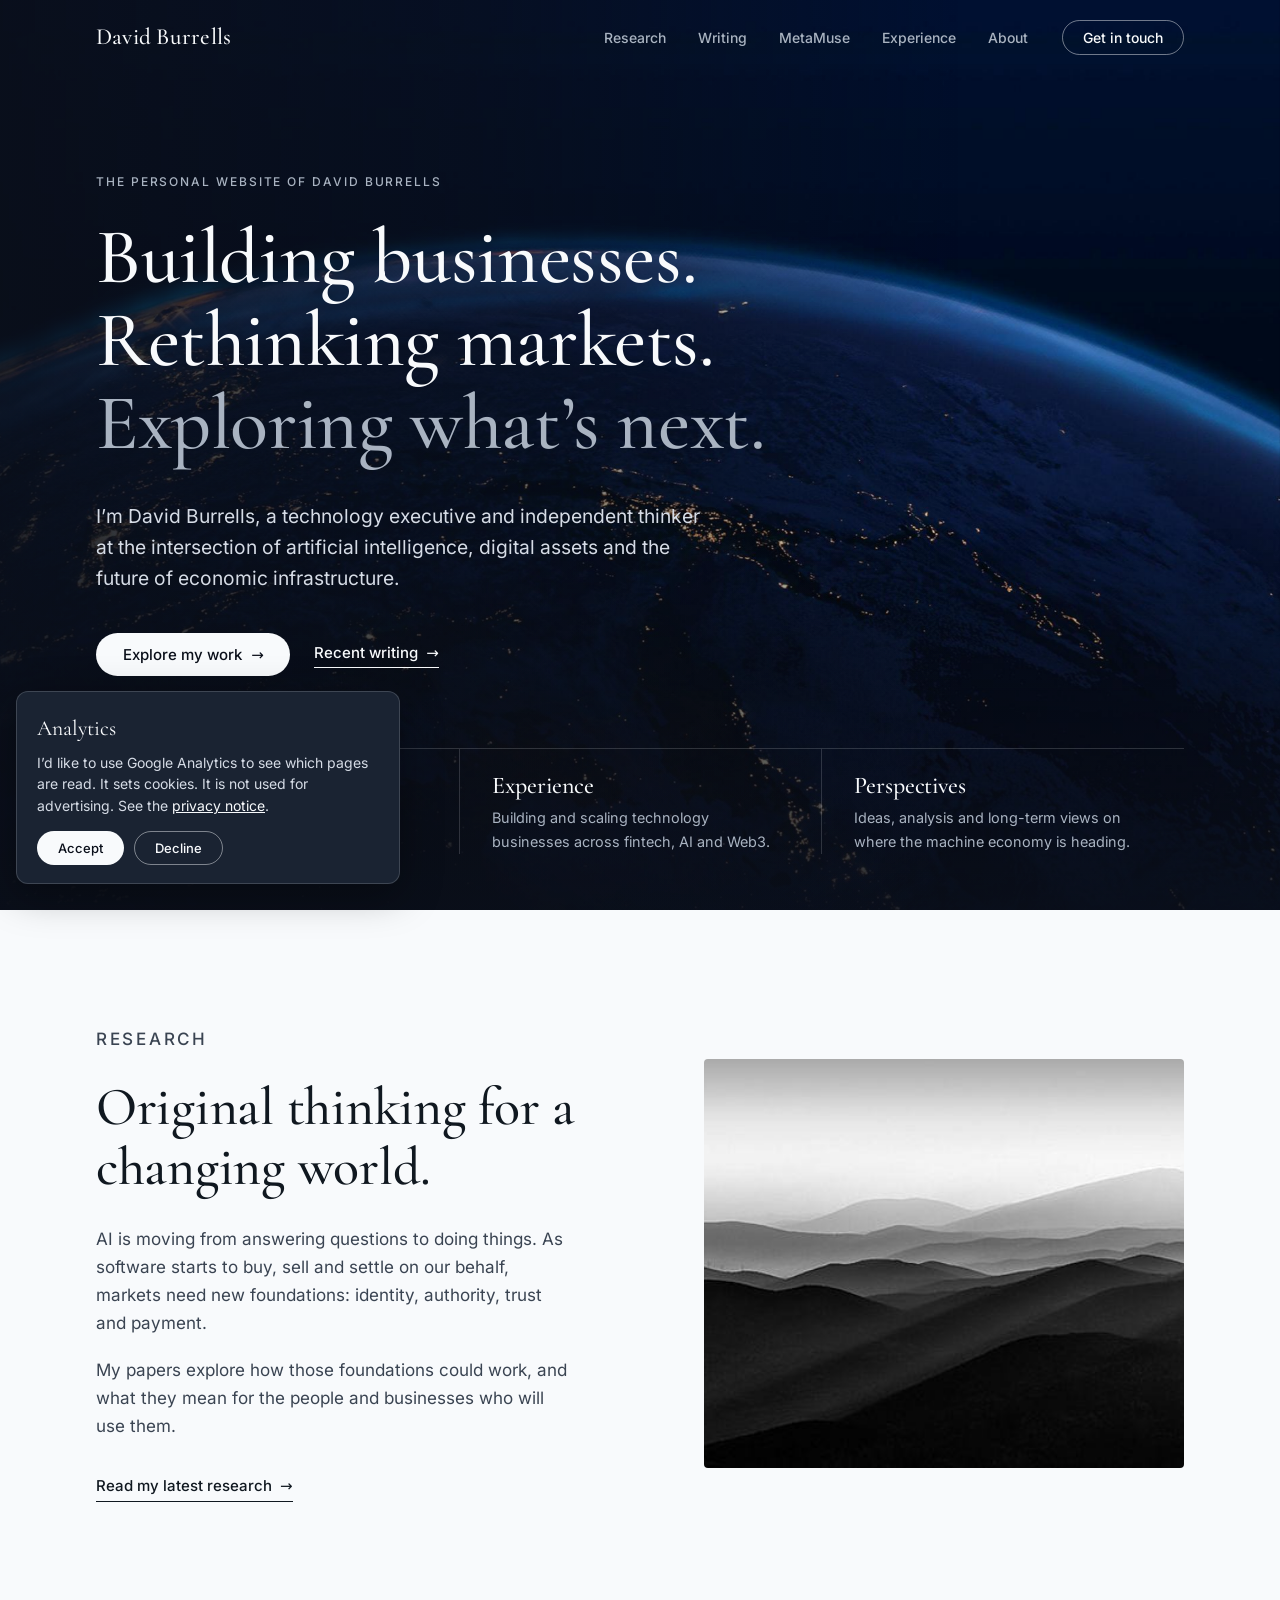
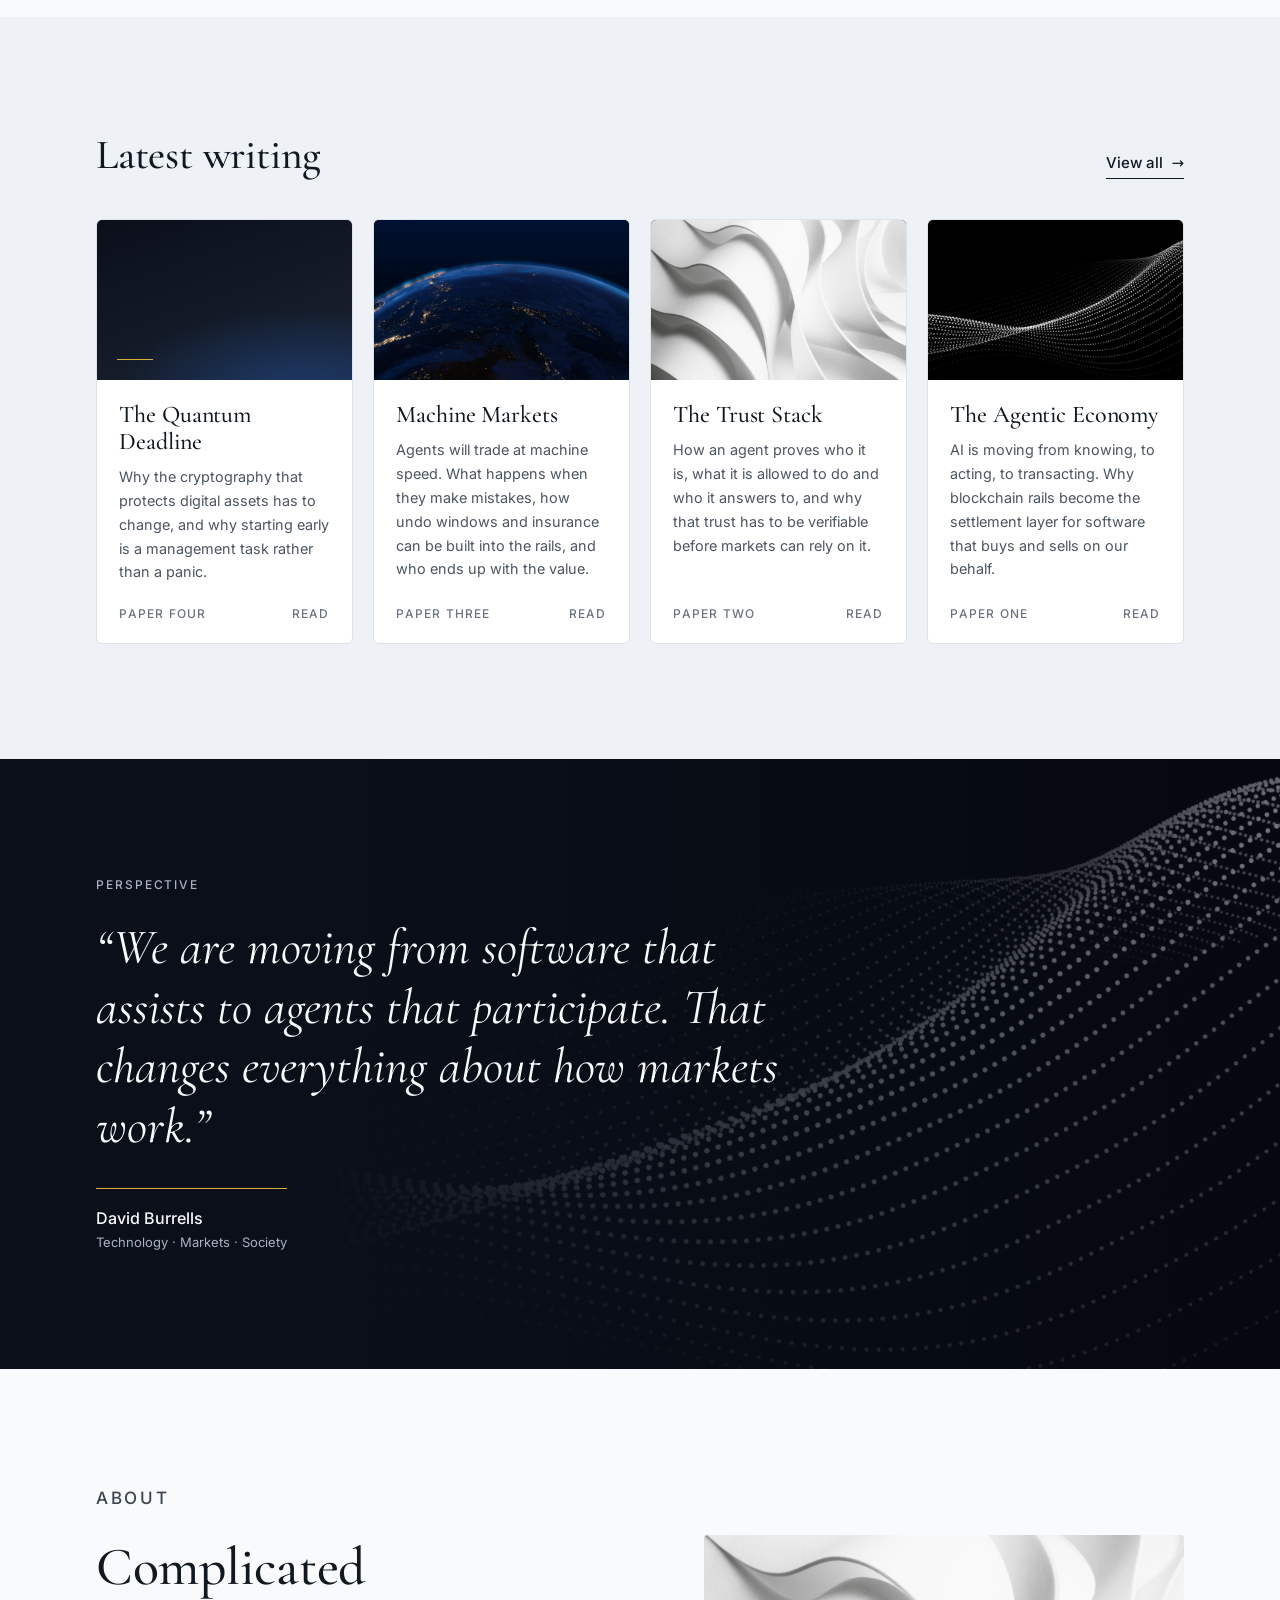
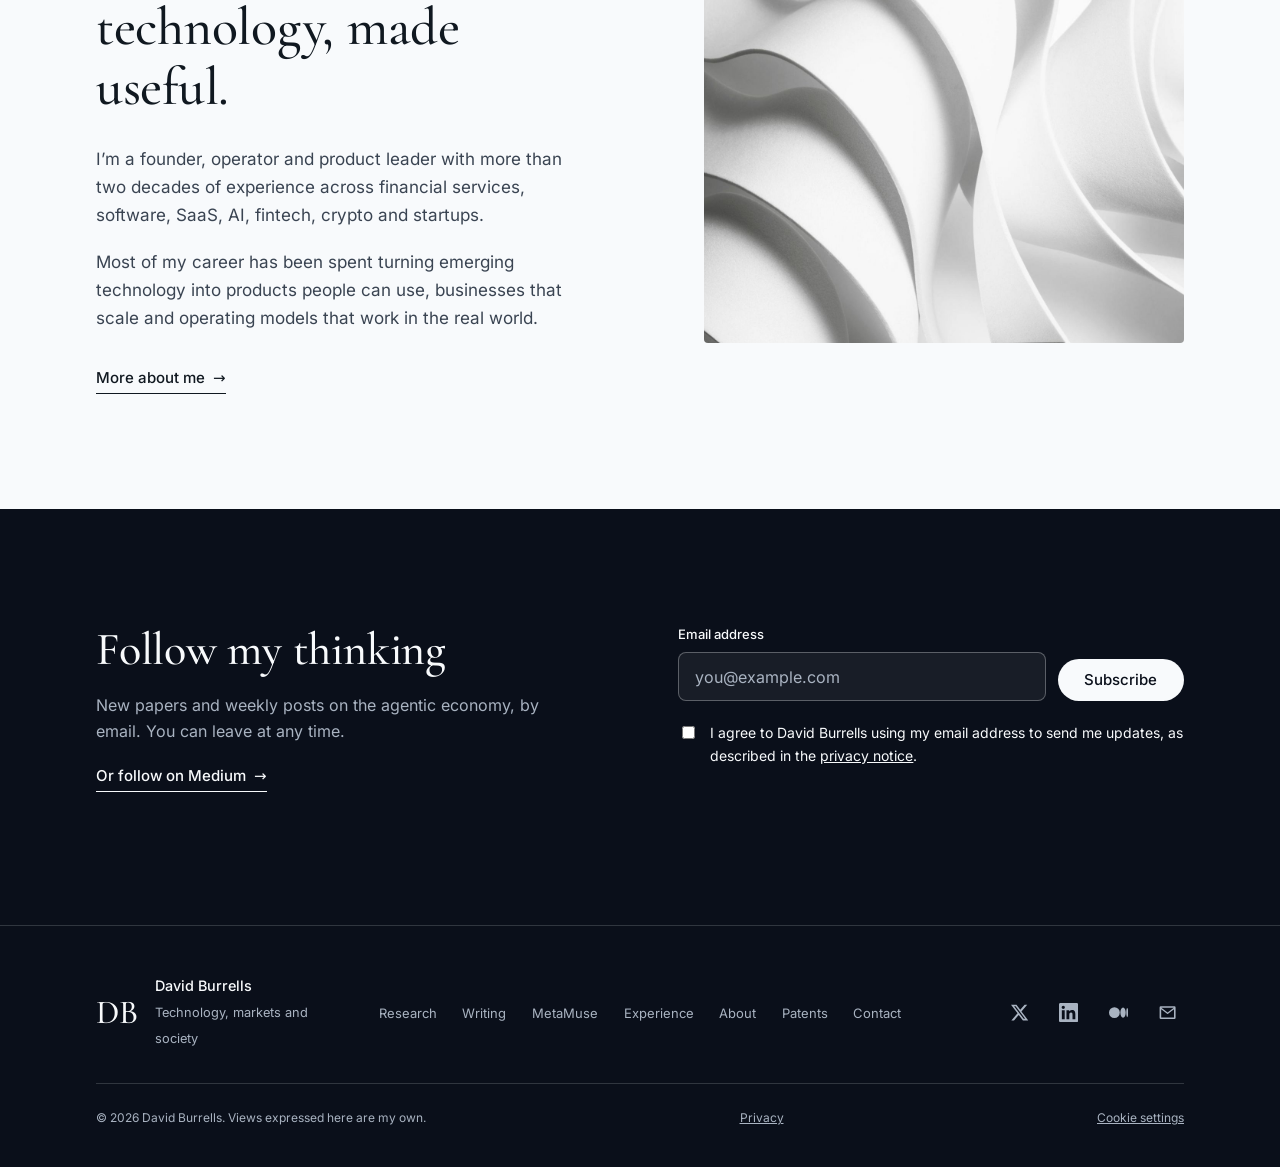
==== index.html @ 884fb7be "Show name in header and hero so the site reads as personal" ====
<!doctype html>
<html lang="en-GB">
<head>
<meta charset="utf-8">
<meta name="viewport" content="width=device-width, initial-scale=1">
<title>David Burrells | Technology, markets and society</title>
<meta name="description" content="Technology executive and independent thinker at the intersection of AI, digital assets and the future of economic infrastructure.">
<link rel="canonical" href="https://www.davidburrells.co.uk/">
<meta name="theme-color" content="#0A0F1A">
<link rel="icon" href="favicon.svg" type="image/svg+xml">
<link rel="preload" href="cg-500.woff2" as="font" type="font/woff2" crossorigin>
<link rel="preload" href="inter-400.woff2" as="font" type="font/woff2" crossorigin>
<meta property="og:type" content="website">
<meta property="og:site_name" content="David Burrells">
<meta property="og:title" content="David Burrells | Technology, markets and society">
<meta property="og:description" content="Technology executive and independent thinker at the intersection of AI, digital assets and the future of economic infrastructure.">
<meta property="og:url" content="https://www.davidburrells.co.uk/">
<meta property="og:image" content="https://www.davidburrells.co.uk/og.jpg">
<meta name="twitter:card" content="summary_large_image">
<link rel="stylesheet" href="style.css">
</head>
<body>
<a class="skip" href="#main">Skip to content</a>
<header class="site-header">
  <div class="wrap">
    <a class="mark mark-name" href="index.html" aria-label="David Burrells, home">David Burrells</a>
    <button class="nav-toggle" type="button" aria-expanded="false" aria-controls="site-nav">Menu</button>
    <nav class="nav" id="site-nav" aria-label="Main">
      <ul><li><a href="research.html">Research</a></li><li><a href="writing.html">Writing</a></li><li><a href="metamuse.html">MetaMuse</a></li><li><a href="experience.html">Experience</a></li><li><a href="about.html">About</a></li></ul>
      <a class="btn btn-outline on-dark btn-sm" href="contact.html">Get in touch</a>
    </nav>
  </div>
</header>
<main id="main">
<section class="hero">
  <div class="hero-media" role="img" aria-label="The Earth at night, with city lights tracing the continents"></div>
  <div class="wrap hero-body">
    <p class="eyebrow seq">The personal website of David Burrells</p>
    <h1 class="seq"><span>Building businesses.</span><span>Rethinking markets.</span><span class="soft">Exploring what&rsquo;s next.</span></h1>
    <p class="lede seq">I&rsquo;m David Burrells, a technology executive and independent thinker at the intersection of artificial intelligence, digital assets and the future of economic infrastructure.</p>
    <div class="actions seq">
      <a class="btn btn-light" href="research.html">Explore my work <span aria-hidden="true">&rarr;</span></a>
      <a class="link-arrow" href="writing.html">Recent writing</a>
    </div>
    <div class="pillars">
      <a class="pillar" href="research.html"><h2>Research</h2><p>Original thinking on agentic markets, AI and economic infrastructure.</p></a>
      <a class="pillar" href="experience.html"><h2>Experience</h2><p>Building and scaling technology businesses across fintech, AI and Web3.</p></a>
      <a class="pillar" href="writing.html"><h2>Perspectives</h2><p>Ideas, analysis and long-term views on where the machine economy is heading.</p></a>
    </div>
  </div>
</section>

<section class="section light" aria-labelledby="orig-h">
  <div class="wrap split">
    <div class="copy">
      <p class="eyebrow">Research</p>
      <h2 class="h-lg" id="orig-h">Original thinking for a changing world.</h2>
      <p style="margin-top:1.75rem">AI is moving from answering questions to doing things. As software starts to buy, sell and settle on our behalf, markets need new foundations: identity, authority, trust and payment.</p>
      <p style="margin-bottom:2rem">My papers explore how those foundations could work, and what they mean for the people and businesses who will use them.</p>
      <a class="link-arrow" href="research.html">Read my latest research</a>
    </div>
    <figure><img src="ridge.jpg" alt="Layered ridgelines fading into mist, in black and white" width="736" height="345"></figure>
  </div>
</section>

<section class="section alt" aria-labelledby="writing-h">
  <div class="wrap">
    <div class="section-head"><h2 id="writing-h">Latest writing</h2><a class="link-arrow" href="writing.html">View all</a></div>
    <div class="cards">
      <a class="card" href="https://medium.com/@dburrells" target="_blank" rel="noopener">
  <div class="thumb tile"></div>
  <div class="card-body">
    <h3>The Quantum Deadline</h3>
    <p>Why the cryptography that protects digital assets has to change, and why starting early is a management task rather than a panic.</p>
    <div class="meta"><span>Paper Four</span><span>Read</span></div>
  </div>
</a><a class="card" href="https://medium.com/@dburrells" target="_blank" rel="noopener">
  <div class="thumb"><img src="earth-sm.jpg" alt="" loading="lazy" width="760" height="428" style="object-position:30% 60%"></div>
  <div class="card-body">
    <h3>Machine Markets</h3>
    <p>Agents will trade at machine speed. What happens when they make mistakes, how undo windows and insurance can be built into the rails, and who ends up with the value.</p>
    <div class="meta"><span>Paper Three</span><span>Read</span></div>
  </div>
</a><a class="card" href="https://medium.com/@dburrells" target="_blank" rel="noopener">
  <div class="thumb"><img src="paper-sm.jpg" alt="" loading="lazy" width="760" height="507" style="object-position:50% 40%"></div>
  <div class="card-body">
    <h3>The Trust Stack</h3>
    <p>How an agent proves who it is, what it is allowed to do and who it answers to, and why that trust has to be verifiable before markets can rely on it.</p>
    <div class="meta"><span>Paper Two</span><span>Read</span></div>
  </div>
</a><a class="card" href="https://medium.com/@dburrells" target="_blank" rel="noopener">
  <div class="thumb"><img src="wave-sm.jpg" alt="" loading="lazy" width="760" height="428"></div>
  <div class="card-body">
    <h3>The Agentic Economy</h3>
    <p>AI is moving from knowing, to acting, to transacting. Why blockchain rails become the settlement layer for software that buys and sells on our behalf.</p>
    <div class="meta"><span>Paper One</span><span>Read</span></div>
  </div>
</a>
    </div>
  </div>
</section>

<section class="section dark perspective" aria-label="Perspective">
  <div class="wrap">
    <p class="eyebrow">Perspective</p>
    <blockquote class="big">
      <p>&ldquo;We are moving from software that assists to agents that participate. That changes everything about how markets work.&rdquo;</p>
      <footer><strong>David Burrells</strong>Technology &middot; Markets &middot; Society</footer>
    </blockquote>
  </div>
</section>

<section class="section light" aria-labelledby="about-h">
  <div class="wrap split">
    <div class="copy">
      <p class="eyebrow">About</p>
      <h2 class="h-lg" id="about-h">Complicated technology, made useful.</h2>
      <p style="margin-top:1.75rem">I&rsquo;m a founder, operator and product leader with more than two decades of experience across financial services, software, SaaS, AI, fintech, crypto and startups.</p>
      <p style="margin-bottom:2rem">Most of my career has been spent turning emerging technology into products people can use, businesses that scale and operating models that work in the real world.</p>
      <a class="link-arrow" href="about.html">More about me</a>
    </div>
    <figure><img src="paper.jpg" alt="Soft white curved forms, lit from the left" width="1600" height="1067" loading="lazy"></figure>
  </div>
</section>

<section class="section dark" id="follow" aria-labelledby="follow-h">
  <div class="wrap follow-grid">
    <div>
      <h2 id="follow-h">Follow my thinking</h2>
      <p class="muted" style="max-width:30rem">New papers and weekly posts on the agentic economy, by email. You can leave at any time.</p>
      <p><a class="link-arrow" href="https://medium.com/@dburrells" target="_blank" rel="noopener">Or follow on Medium</a></p>
    </div>
    <form class="form" data-form="follow" novalidate>
      <div class="inline-form">
        <div class="field"><label for="f-email">Email address</label><input id="f-email" name="email" type="email" autocomplete="email" required placeholder="you@example.com"></div>
        <button class="btn btn-light" type="submit">Subscribe</button>
      </div>
      <div class="hp" aria-hidden="true"><label for="f-web">Website</label><input id="f-web" name="company_website" type="text" tabindex="-1" autocomplete="off"></div>
      <div class="field check"><input id="f-consent" name="consent" type="checkbox" required><label for="f-consent">I agree to David Burrells using my email address to send me updates, as described in the <a href="privacy.html">privacy notice</a>.</label></div>
      <p class="form-status" role="status" aria-live="polite"></p>
    </form>
  </div>
</section>
</main>
<footer class="site-footer">
  <div class="wrap">
    <div class="footer-grid">
      <div class="footer-id"><a class="mark" href="index.html" aria-label="Home">DB</a><div><strong>David Burrells</strong><span>Technology, markets and society</span></div></div>
      <ul class="footer-nav"><li><a href="research.html">Research</a></li><li><a href="writing.html">Writing</a></li><li><a href="metamuse.html">MetaMuse</a></li><li><a href="experience.html">Experience</a></li><li><a href="about.html">About</a></li><li><a href="patents.html">Patents</a></li><li><a href="contact.html">Contact</a></li></ul>
      <div class="social"><a href="https://x.com/dburrells" aria-label="X" rel="me noopener" target="_blank"><svg viewBox="0 0 24 24" aria-hidden="true"><path d="M18.244 2.25h3.308l-7.227 8.26 8.502 11.24H16.17l-5.214-6.817L4.99 21.75H1.68l7.73-8.835L1.254 2.25H8.08l4.713 6.231zm-1.161 17.52h1.833L7.084 4.126H5.117z"/></svg></a><a href="https://www.linkedin.com/in/daveburrells/" aria-label="LinkedIn" rel="me noopener" target="_blank"><svg viewBox="0 0 24 24" aria-hidden="true"><path d="M20.447 20.452h-3.554v-5.569c0-1.328-.027-3.037-1.852-3.037-1.853 0-2.136 1.445-2.136 2.939v5.667H9.351V9h3.414v1.561h.046c.477-.9 1.637-1.85 3.37-1.85 3.601 0 4.267 2.37 4.267 5.455v6.286zM5.337 7.433a2.062 2.062 0 01-2.063-2.065 2.064 2.064 0 112.063 2.065zm1.782 13.019H3.555V9h3.564v11.452zM22.225 0H1.771C.792 0 0 .774 0 1.729v20.542C0 23.227.792 24 1.771 24h20.451C23.2 24 24 23.227 24 22.271V1.729C24 .774 23.2 0 22.222 0h.003z"/></svg></a><a href="https://medium.com/@dburrells" aria-label="Medium" rel="me noopener" target="_blank"><svg viewBox="0 0 24 24" aria-hidden="true"><path d="M13.54 12a6.8 6.8 0 01-6.77 6.82A6.8 6.8 0 010 12a6.8 6.8 0 016.77-6.82A6.8 6.8 0 0113.54 12zM20.96 12c0 3.54-1.51 6.42-3.38 6.42-1.87 0-3.39-2.88-3.39-6.42s1.52-6.42 3.39-6.42 3.38 2.88 3.38 6.42M24 12c0 3.17-.53 5.75-1.19 5.75-.66 0-1.19-2.58-1.19-5.75s.53-5.75 1.19-5.75C23.47 6.25 24 8.83 24 12z"/></svg></a><a href="mailto:me@davidburrells.co.uk" aria-label="Email"><svg viewBox="0 0 24 24" aria-hidden="true"><path d="M2 5.5A1.5 1.5 0 013.5 4h17A1.5 1.5 0 0122 5.5v13a1.5 1.5 0 01-1.5 1.5h-17A1.5 1.5 0 012 18.5v-13zm2.2.5L12 11.8 19.8 6H4.2zM20 7.9l-7.4 5.5a1 1 0 01-1.2 0L4 7.9V18h16V7.9z"/></svg></a></div>
    </div>
    <div class="legal"><span>&copy; 2026 David Burrells. Views expressed here are my own.</span><span><a href="privacy.html">Privacy</a></span></div>
  </div>
</footer>
<script src="main.js" defer></script>
</body>
</html>
---- style.css ----
/* davidburrells.co.uk — Hybrid Dark/Light design system
   Midnight navy #0A0F1A · Slate #1A2332 · Mid grey #6B7280 · Off-white #F8FAFC · Surface alt #EEF2F7 · Text #101820 · Gold #D4AF37 */

@font-face { font-family: "Cormorant Garamond"; font-weight: 400; font-style: normal; font-display: swap; src: url("cg-400.woff2") format("woff2"); }
@font-face { font-family: "Cormorant Garamond"; font-weight: 400; font-style: italic; font-display: swap; src: url("cg-400i.woff2") format("woff2"); }
@font-face { font-family: "Cormorant Garamond"; font-weight: 500; font-style: normal; font-display: swap; src: url("cg-500.woff2") format("woff2"); }
@font-face { font-family: "Inter"; font-weight: 400; font-style: normal; font-display: swap; src: url("inter-400.woff2") format("woff2"); }
@font-face { font-family: "Inter"; font-weight: 500; font-style: normal; font-display: swap; src: url("inter-500.woff2") format("woff2"); }
@font-face { font-family: "Inter"; font-weight: 600; font-style: normal; font-display: swap; src: url("inter-600.woff2") format("woff2"); }

:root {
  --navy: #0A0F1A;
  --slate: #1A2332;
  --mid: #6B7280;
  --surface: #F8FAFC;
  --surface-alt: #EEF2F7;
  --text: #101820;
  --gold: #D4AF37;
  --line-light: #DCE2EA;
  --line-dark: rgba(248, 250, 252, 0.16);
  --on-dark: #F8FAFC;
  --on-dark-muted: #A9B3C1;
  --serif: "Cormorant Garamond", "Iowan Old Style", Georgia, serif;
  --sans: "Inter", system-ui, -apple-system, "Segoe UI", sans-serif;
  --gutter: clamp(1.25rem, 5vw, 4.5rem);
  --max: 76rem;
  --header-h: 4.75rem;
}

*, *::before, *::after { box-sizing: border-box; }
html { scroll-behavior: smooth; -webkit-text-size-adjust: 100%; }
body {
  margin: 0;
  background: var(--surface);
  color: var(--text);
  font-family: var(--sans);
  font-size: 1rem;
  line-height: 1.65;
  -webkit-font-smoothing: antialiased;
}
img { max-width: 100%; display: block; }
a { color: inherit; }
h1, h2, h3, h4 { font-family: var(--serif); font-weight: 500; line-height: 1.12; margin: 0; letter-spacing: -0.005em; }
p { margin: 0 0 1.1em; }

:focus-visible { outline: 2px solid var(--gold); outline-offset: 3px; border-radius: 4px; }

.skip { position: absolute; left: -999px; top: 0.5rem; background: var(--surface); color: var(--navy); padding: 0.6rem 1rem; border-radius: 999px; z-index: 100; }
.skip:focus { left: 0.75rem; }

.wrap { width: 100%; max-width: var(--max); margin-inline: auto; padding-inline: var(--gutter); }

/* ---------- Header ---------- */
.site-header {
  position: fixed; inset: 0 0 auto 0; z-index: 50;
  height: var(--header-h);
  color: var(--on-dark);
  transition: background-color 0.4s ease, border-color 0.4s ease;
  border-bottom: 1px solid transparent;
}
.site-header.scrolled, .site-header.open { background: rgba(10, 15, 26, 0.94); border-bottom-color: var(--line-dark); backdrop-filter: blur(8px); }
.site-header .wrap { height: 100%; display: flex; align-items: center; justify-content: space-between; gap: 1.5rem; }
.mark { font-family: var(--serif); font-size: 1.9rem; font-weight: 500; text-decoration: none; letter-spacing: 0.01em; line-height: 1; }
.nav { display: flex; align-items: center; gap: 2.1rem; }
.nav ul { display: flex; gap: 2rem; list-style: none; margin: 0; padding: 0; }
.nav a { text-decoration: none; font-size: 0.875rem; font-weight: 500; color: var(--on-dark-muted); transition: color 0.25s; }
.nav ul a:hover, .nav ul a[aria-current="page"] { color: var(--on-dark); }
.nav-toggle { display: none; background: none; border: 1px solid var(--line-dark); color: var(--on-dark); border-radius: 999px; padding: 0.45rem 1rem; font: 500 0.8125rem var(--sans); cursor: pointer; }

/* ---------- Buttons ---------- */
.btn {
  display: inline-flex; align-items: center; gap: 0.6rem;
  padding: 0.8rem 1.6rem; border-radius: 999px; border: 1px solid transparent;
  font: 500 0.9375rem/1 var(--sans); text-decoration: none; cursor: pointer;
  transition: background-color 0.25s, color 0.25s, border-color 0.25s;
}
.btn-light { background: var(--surface); color: var(--navy); }
.btn-light:hover { background: #fff; }
.btn-dark { background: var(--navy); color: var(--surface); }
.btn-dark:hover { background: var(--slate); }
.btn-outline { border-color: currentColor; background: transparent; }
.btn-outline.on-dark { color: var(--on-dark); border-color: rgba(248, 250, 252, 0.45); }
.btn-outline.on-dark:hover { border-color: var(--on-dark); }
.btn-outline.on-light { color: var(--navy); border-color: rgba(16, 24, 32, 0.35); }
.btn-outline.on-light:hover { border-color: var(--navy); }
.btn-sm { padding: 0.6rem 1.25rem; font-size: 0.8125rem; }
.nav .btn { color: var(--on-dark); }
.nav .btn:hover { color: var(--on-dark); }

.link-arrow { display: inline-flex; gap: 0.5rem; align-items: center; font-weight: 500; font-size: 0.9375rem; text-decoration: none; border-bottom: 1px solid currentColor; padding-bottom: 2px; }
.link-arrow::after { content: "\2192"; transition: transform 0.25s; }
.link-arrow:hover::after { transform: translateX(4px); }

/* ---------- Dark sections ---------- */
.dark { background: var(--navy); color: var(--on-dark); }
.dark .muted { color: var(--on-dark-muted); }
.eyebrow { font-size: 0.75rem; font-weight: 500; letter-spacing: 0.16em; text-transform: uppercase; color: var(--on-dark-muted); margin-bottom: 1.5rem; }
.light .eyebrow, .alt .eyebrow { color: var(--mid); }

/* ---------- Hero ---------- */
.hero {
  position: relative; min-height: 100svh; display: flex; flex-direction: column; justify-content: flex-end;
  background: var(--navy); color: var(--on-dark); overflow: hidden; isolation: isolate;
}
.hero-media { position: absolute; inset: 0; z-index: -2; background: url("hero-earth.jpg") 70% 55% / cover no-repeat; animation: drift 40s ease-out both; }
.hero::before { content: ""; position: absolute; inset: 0; z-index: -1;
  background: linear-gradient(90deg, rgba(10,15,26,0.9) 0%, rgba(10,15,26,0.6) 38%, rgba(10,15,26,0) 75%),
              linear-gradient(0deg, rgba(10,15,26,0.9) 0%, rgba(10,15,26,0) 42%); }
.hero-body { padding-top: calc(var(--header-h) + 6rem); padding-bottom: 3.5rem; }
.hero h1 { font-size: clamp(2.6rem, 6.2vw, 4.9rem); line-height: 1.06; }
.hero h1 span { display: block; }
.hero h1 .soft { color: var(--on-dark-muted); }
.hero .lede { max-width: 38rem; font-size: clamp(1.0625rem, 1.5vw, 1.25rem); line-height: 1.6; color: #D6DCE6; margin: 2.25rem 0 2.5rem; }
.actions { display: flex; flex-wrap: wrap; gap: 1rem 1.5rem; align-items: center; }
.pillars { display: grid; grid-template-columns: repeat(3, 1fr); border-top: 1px solid var(--line-dark); margin-top: clamp(3rem, 8vh, 5.5rem); }
.pillar { padding: 1.5rem 2rem 0 0; text-decoration: none; display: block; }
.pillar + .pillar { padding-left: 2rem; border-left: 1px solid var(--line-dark); }
.pillar h2 { font-size: 1.5rem; margin-bottom: 0.4rem; }
.pillar p { font-size: 0.9rem; color: var(--on-dark-muted); margin: 0; max-width: 24rem; }
.pillar:hover h2 { color: var(--gold); }
.pillar h2 { transition: color 0.3s; }

@keyframes drift { from { transform: scale(1.06); } to { transform: scale(1); } }
@keyframes rise { from { opacity: 0; transform: translateY(14px); } to { opacity: 1; transform: none; } }
.hero .seq { animation: rise 1.1s cubic-bezier(0.2, 0.7, 0.2, 1) both; }
.hero .seq:nth-child(2) { animation-delay: 0.15s; }
.hero .seq:nth-child(3) { animation-delay: 0.3s; }
.hero .seq:nth-child(4) { animation-delay: 0.5s; }

/* ---------- Page head (inner pages) ---------- */
.page-head { position: relative; background: var(--navy); color: var(--on-dark); padding: calc(var(--header-h) + 5.5rem) 0 4.5rem; overflow: hidden; isolation: isolate; }
.page-head.has-image::before { content: ""; position: absolute; inset: 0; z-index: -2; background: var(--head-img) center / cover no-repeat; opacity: 0.5; }
.page-head.has-image::after { content: ""; position: absolute; inset: 0; z-index: -1; background: linear-gradient(90deg, var(--navy) 10%, rgba(10,15,26,0.35) 100%); }
.page-head h1 { font-size: clamp(2.5rem, 5.5vw, 4.25rem); max-width: 18ch; }
.page-head .lede { max-width: 40rem; font-size: 1.1875rem; color: #D6DCE6; margin: 1.75rem 0 0; }
.rule { width: 3.5rem; height: 1px; background: var(--gold); border: 0; margin: 0 0 2rem; }

/* ---------- Sections ---------- */
.section { padding: clamp(4rem, 9vw, 7.5rem) 0; }
.light { background: var(--surface); }
.alt { background: var(--surface-alt); }
.section h2.h-lg { font-size: clamp(2.1rem, 4.2vw, 3.4rem); }
.section-head { display: flex; justify-content: space-between; align-items: baseline; gap: 1rem; margin-bottom: 2.5rem; }
.section-head h2 { font-size: clamp(1.9rem, 3.4vw, 2.6rem); }

.split { display: grid; grid-template-columns: 1.05fr 0.95fr; gap: clamp(2rem, 6vw, 6rem); align-items: center; }
.split .copy { max-width: 30rem; }
.split .copy p { color: #3A4452; font-size: 1.0625rem; }
.split figure { margin: 0; overflow: hidden; border-radius: 4px; aspect-ratio: 4 / 3.4; }
.split figure img { width: 100%; height: 100%; object-fit: cover; }

/* ---------- Cards ---------- */
.cards { display: grid; grid-template-columns: repeat(4, 1fr); gap: 1.25rem; }
.card { display: flex; flex-direction: column; background: #fff; border: 1px solid var(--line-light); border-radius: 6px; overflow: hidden; text-decoration: none; transition: border-color 0.3s, transform 0.4s; }
.card:hover { border-color: #9AA5B4; }
.thumb { aspect-ratio: 16 / 10; overflow: hidden; background: var(--slate); }
.thumb img { width: 100%; height: 100%; object-fit: cover; transition: transform 1.2s cubic-bezier(0.2, 0.7, 0.2, 1); }
.card:hover .thumb img { transform: scale(1.04); }
.thumb.tile { background: radial-gradient(120% 90% at 80% 110%, #1d3a6b 0%, rgba(26,35,50,0) 60%), linear-gradient(160deg, #0A0F1A, #1A2332); position: relative; }
.thumb.tile::after { content: ""; position: absolute; left: 1.25rem; bottom: 1.25rem; width: 2.25rem; height: 1px; background: var(--gold); }
.card-body { padding: 1.4rem 1.4rem 1.2rem; display: flex; flex-direction: column; flex: 1; }
.card h3 { font-size: 1.5rem; margin-bottom: 0.6rem; }
.card p { font-size: 0.9rem; color: #4B5563; flex: 1; margin-bottom: 1.25rem; }
.meta { gap: 1rem; white-space: nowrap; font-size: 0.75rem; font-weight: 500; letter-spacing: 0.1em; text-transform: uppercase; color: var(--mid); display: flex; justify-content: space-between; }

.cards.two { grid-template-columns: repeat(2, 1fr); }
.cards.two .card-body { padding: 2rem; }

/* ---------- Perspective ---------- */
.perspective { position: relative; overflow: hidden; isolation: isolate; }
.perspective::before { content: ""; position: absolute; inset: 0; z-index: -2; background: url("wave.jpg") 60% 50% / cover no-repeat; opacity: 0.55; }
.perspective::after { content: ""; position: absolute; inset: 0; z-index: -1; background: linear-gradient(90deg, var(--navy) 25%, rgba(10,15,26,0.2) 100%); }
blockquote.big { margin: 0; max-width: 44rem; }
blockquote.big p { font-family: var(--serif); font-style: italic; font-weight: 400; font-size: clamp(1.9rem, 4vw, 3.1rem); line-height: 1.2; margin: 0 0 2rem; }
blockquote.big footer { border-top: 1px solid var(--gold); display: inline-block; padding-top: 1rem; font-size: 0.8125rem; color: var(--on-dark-muted); }
blockquote.big footer strong { display: block; color: var(--on-dark); font-weight: 500; font-size: 1rem; }

/* ---------- Prose ---------- */
.prose { max-width: 40rem; }
.prose h2 { font-size: clamp(1.9rem, 3vw, 2.4rem); margin: 3.25rem 0 1.1rem; }
.prose h2:first-child { margin-top: 0; }
.prose h3 { font-size: 1.5rem; margin: 2.25rem 0 0.75rem; }
.prose p, .prose li { font-size: 1.0625rem; color: #2B3440; }
.prose ul { padding-left: 1.2rem; }
.prose li { margin-bottom: 0.5rem; }
.prose a { text-decoration-thickness: 1px; text-underline-offset: 3px; }
.prose a:hover { text-decoration-color: var(--gold); }
.prose .pull { font-family: var(--serif); font-size: 1.75rem; line-height: 1.25; border-left: 1px solid var(--gold); padding-left: 1.5rem; margin: 2.5rem 0; color: var(--text); }

/* ---------- Paper list ---------- */
.papers { border-top: 1px solid var(--line-light); }
.paper { display: grid; grid-template-columns: 9rem 1fr auto; gap: 2rem; padding: 2.25rem 0; border-bottom: 1px solid var(--line-light); align-items: start; }
.paper .num { font-size: 0.75rem; font-weight: 500; letter-spacing: 0.1em; text-transform: uppercase; color: var(--mid); padding-top: 0.6rem; }
.paper h3 { font-size: 1.9rem; margin-bottom: 0.6rem; }
.paper p { margin: 0; max-width: 38rem; color: #3A4452; }

/* ---------- Framework steps ---------- */
.steps { display: grid; grid-template-columns: repeat(3, 1fr); gap: 0; border-top: 1px solid var(--line-dark); }
.step { padding: 2rem 2rem 0 0; }
.step + .step { padding-left: 2rem; border-left: 1px solid var(--line-dark); }
.step .tag { font-size: 0.75rem; font-weight: 500; letter-spacing: 0.12em; text-transform: uppercase; color: var(--on-dark-muted); }
.step h3 { font-size: 1.9rem; margin: 0.6rem 0 0.6rem; }
.step.current h3 { color: var(--gold); }
.step p { font-size: 0.95rem; color: var(--on-dark-muted); margin: 0; }

/* ---------- Timeline ---------- */
.timeline { list-style: none; margin: 0; padding: 0; border-top: 1px solid var(--line-light); }
.timeline li { display: grid; grid-template-columns: 9rem 1fr; gap: 2rem; padding: 2.1rem 0; border-bottom: 1px solid var(--line-light); }
.timeline .when { font-family: var(--serif); font-size: 1.7rem; line-height: 1.2; }
.timeline h3 { font-size: 1.6rem; margin-bottom: 0.5rem; }
.timeline p { margin: 0; max-width: 38rem; color: #3A4452; }

/* ---------- Forms ---------- */
.form { display: grid; gap: 1.25rem; max-width: 34rem; }
.field label { display: block; font-size: 0.8125rem; font-weight: 500; margin-bottom: 0.4rem; }
.field input[type="text"], .field input[type="email"], .field textarea {
  width: 100%; font: 400 1rem var(--sans); padding: 0.85rem 1rem; border-radius: 8px;
  border: 1px solid #C3CBD6; background: #fff; color: var(--text);
}
.field textarea { min-height: 9rem; resize: vertical; }
.field input:focus, .field textarea:focus { outline: 2px solid var(--gold); outline-offset: 1px; border-color: var(--gold); }
.field.check { display: flex; gap: 0.75rem; align-items: flex-start; }
.field.check input { margin-top: 0.3rem; accent-color: var(--navy); }
.field.check label { font-weight: 400; font-size: 0.875rem; margin: 0; color: #3A4452; }
.hp { position: absolute; left: -9999px; height: 0; overflow: hidden; }
.form-status { min-height: 1.5em; font-size: 0.9375rem; margin: 0; }
.dark .field label, .dark .field.check label { color: var(--on-dark); }
.dark .field input[type="text"], .dark .field input[type="email"] { background: rgba(248,250,252,0.06); border-color: rgba(248,250,252,0.3); color: var(--on-dark); }
.dark .field input::placeholder { color: var(--on-dark-muted); }
.dark .field.check input { accent-color: var(--gold); }
.inline-form { display: grid; grid-template-columns: 1fr auto; gap: 0.75rem; align-items: end; max-width: 36rem; }
.follow-grid { display: grid; grid-template-columns: 1fr 1fr; gap: clamp(2rem, 6vw, 6rem); align-items: center; }
.follow-grid h2 { font-size: clamp(2rem, 3.6vw, 3rem); margin-bottom: 1rem; }

/* ---------- Footer ---------- */
.site-footer { background: var(--navy); color: var(--on-dark); border-top: 1px solid var(--line-dark); padding: 3rem 0 2.5rem; }
.footer-grid { display: grid; grid-template-columns: 1fr auto 1fr; gap: 2rem; align-items: center; }
.footer-id { display: flex; gap: 1rem; align-items: center; }
.footer-id .mark { font-size: 2.1rem; }
.footer-id strong { display: block; font-weight: 500; font-size: 0.9rem; }
.footer-id span { font-size: 0.8rem; color: var(--on-dark-muted); }
.footer-nav { display: flex; gap: 1.6rem; flex-wrap: wrap; justify-content: center; list-style: none; margin: 0; padding: 0; }
.footer-nav a { text-decoration: none; font-size: 0.8125rem; color: var(--on-dark-muted); }
.footer-nav a:hover { color: var(--on-dark); }
.social { display: flex; gap: 1.1rem; justify-content: flex-end; }
.social a { color: var(--on-dark-muted); display: grid; place-items: center; width: 2rem; height: 2rem; transition: color 0.25s; }
.social a:hover { color: var(--gold); }
.social svg { width: 1.2rem; height: 1.2rem; fill: currentColor; }
.legal { margin-top: 2rem; padding-top: 1.5rem; border-top: 1px solid var(--line-dark); font-size: 0.75rem; color: var(--on-dark-muted); display: flex; justify-content: space-between; gap: 1rem; flex-wrap: wrap; }
.legal a { color: inherit; }

/* ---------- Consent banner ---------- */
.consent { position: fixed; left: 1rem; bottom: 1rem; z-index: 60; max-width: 24rem; background: var(--slate); color: var(--on-dark); border: 1px solid var(--line-dark); border-radius: 12px; padding: 1.25rem 1.25rem 1.1rem; box-shadow: 0 10px 40px rgba(0,0,0,0.35); }
.consent[hidden] { display: none; }
.consent p { font-size: 0.875rem; line-height: 1.55; margin: 0 0 0.9rem; color: #D6DCE6; }
.consent .consent-title { font-family: var(--serif); font-size: 1.35rem; color: var(--on-dark); margin-bottom: 0.4rem; }
.consent a { color: var(--on-dark); }
.consent-actions { display: flex; gap: 0.6rem; }
.linkish { background: none; border: 0; padding: 0; font: inherit; color: inherit; text-decoration: underline; cursor: pointer; }

/* ---------- Responsive ---------- */
@media (max-width: 64rem) {
  .cards { grid-template-columns: repeat(2, 1fr); }
  .paper { grid-template-columns: 1fr; gap: 0.5rem; }
  .paper .num { padding-top: 0; }
  .footer-grid { grid-template-columns: 1fr; justify-items: start; }
  .footer-nav { justify-content: flex-start; }
  .social { justify-content: flex-start; }
}
@media (max-width: 52rem) {
  .consent { left: 0.75rem; right: 0.75rem; max-width: none; }
  .nav-toggle { display: inline-block; }
  .nav { position: absolute; top: var(--header-h); left: 0; right: 0; background: rgba(10,15,26,0.98); flex-direction: column; align-items: flex-start; gap: 1.5rem; padding: 1.5rem var(--gutter) 2rem; border-bottom: 1px solid var(--line-dark); display: none; }
  .site-header.open .nav { display: flex; }
  .nav ul { flex-direction: column; gap: 1.1rem; }
  .nav a { font-size: 1.0625rem; }
  .hero-body { padding-top: calc(var(--header-h) + 4rem); }
  .hero::before { background: linear-gradient(0deg, rgba(10,15,26,0.96) 0%, rgba(10,15,26,0.7) 55%, rgba(10,15,26,0.45) 100%); }
  .pillars, .steps { grid-template-columns: 1fr; }
  .pillar, .pillar + .pillar, .step, .step + .step { padding: 1.4rem 0; border-left: 0; }
  .pillar + .pillar, .step + .step { border-top: 1px solid var(--line-dark); }
  .split, .follow-grid { grid-template-columns: 1fr; }
  .split figure { order: -1; aspect-ratio: 16 / 10; }
  .cards, .cards.two { grid-template-columns: 1fr; }
  .timeline li { grid-template-columns: 1fr; gap: 0.5rem; }
  .inline-form { grid-template-columns: 1fr; }
  .section-head { flex-direction: column; align-items: flex-start; }
}
@media (prefers-reduced-motion: reduce) {
  html { scroll-behavior: auto; }
  .hero-media, .hero .seq { animation: none; }
  .thumb img, .card, .link-arrow::after { transition: none; }
}

.site-header .mark-name { font-size: 1.45rem; white-space: nowrap; }
@media (max-width: 52rem) { .site-header .mark-name { font-size: 1.25rem; } }
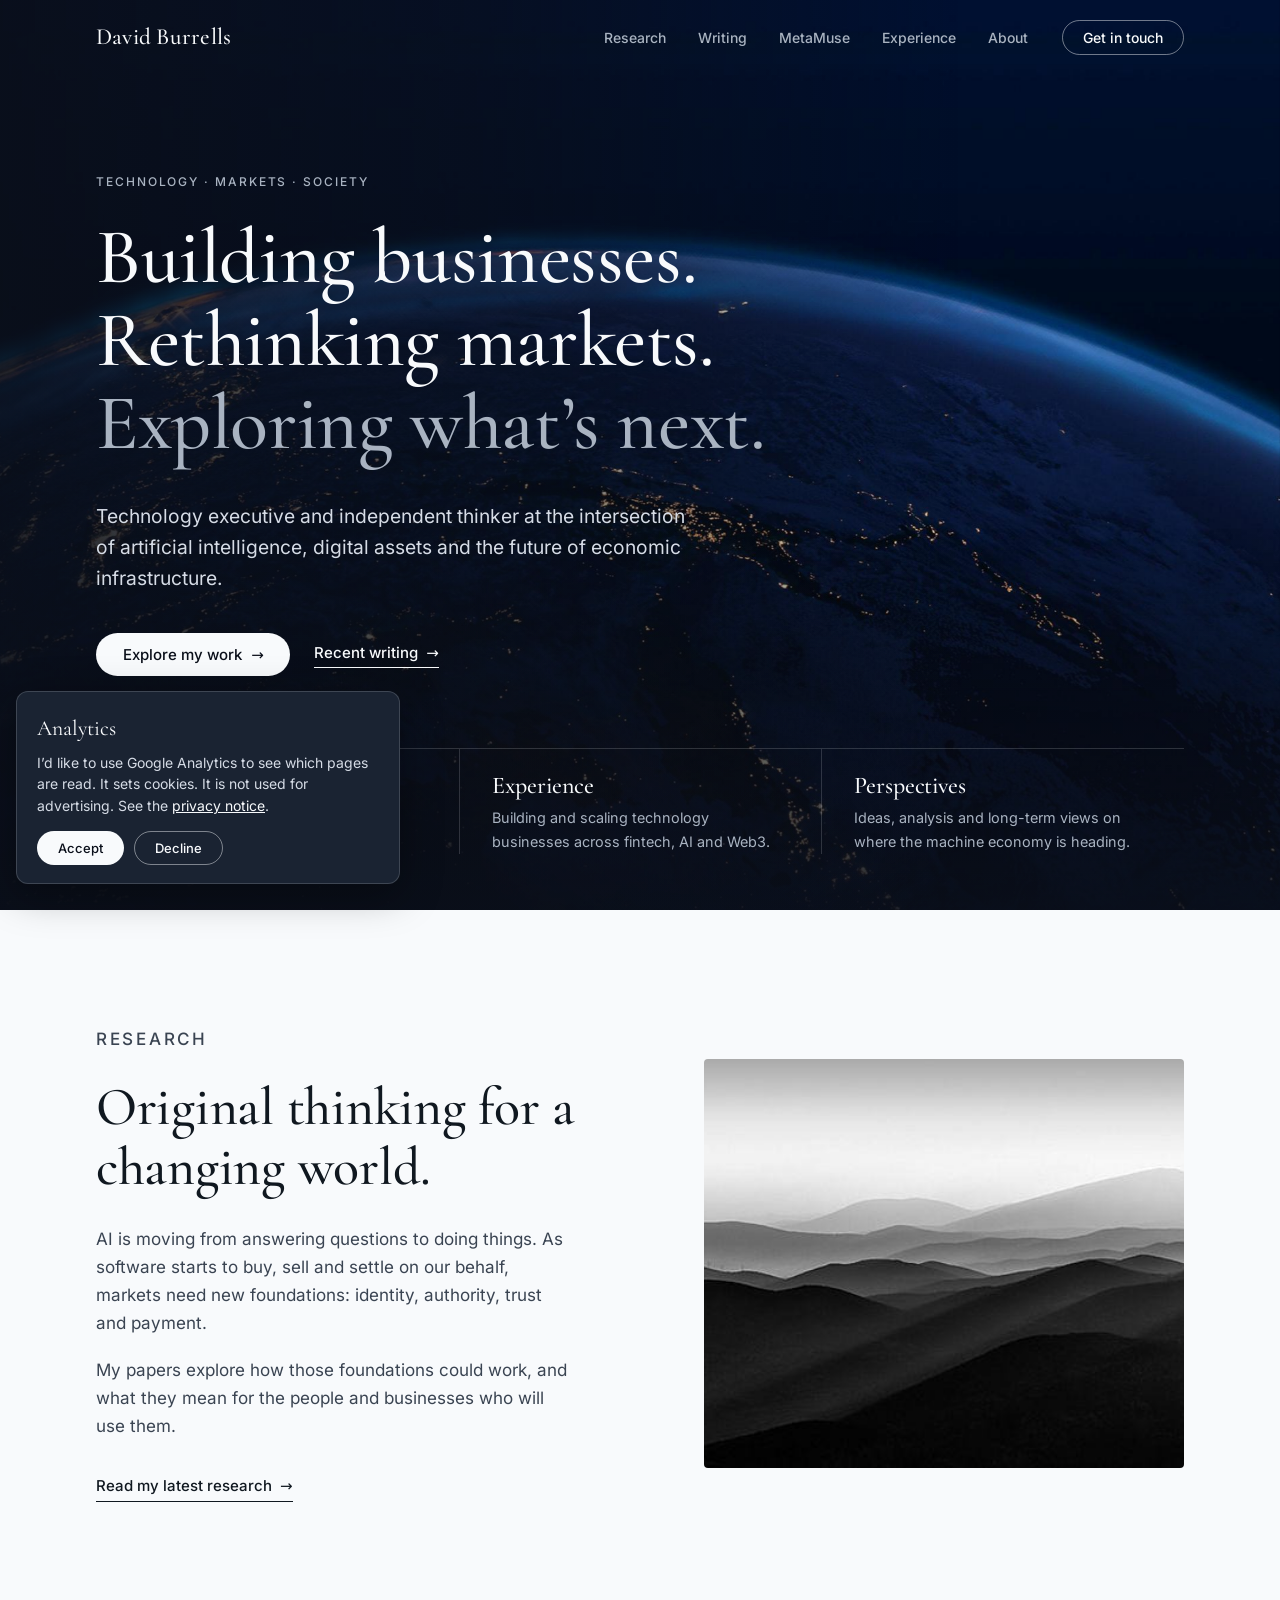
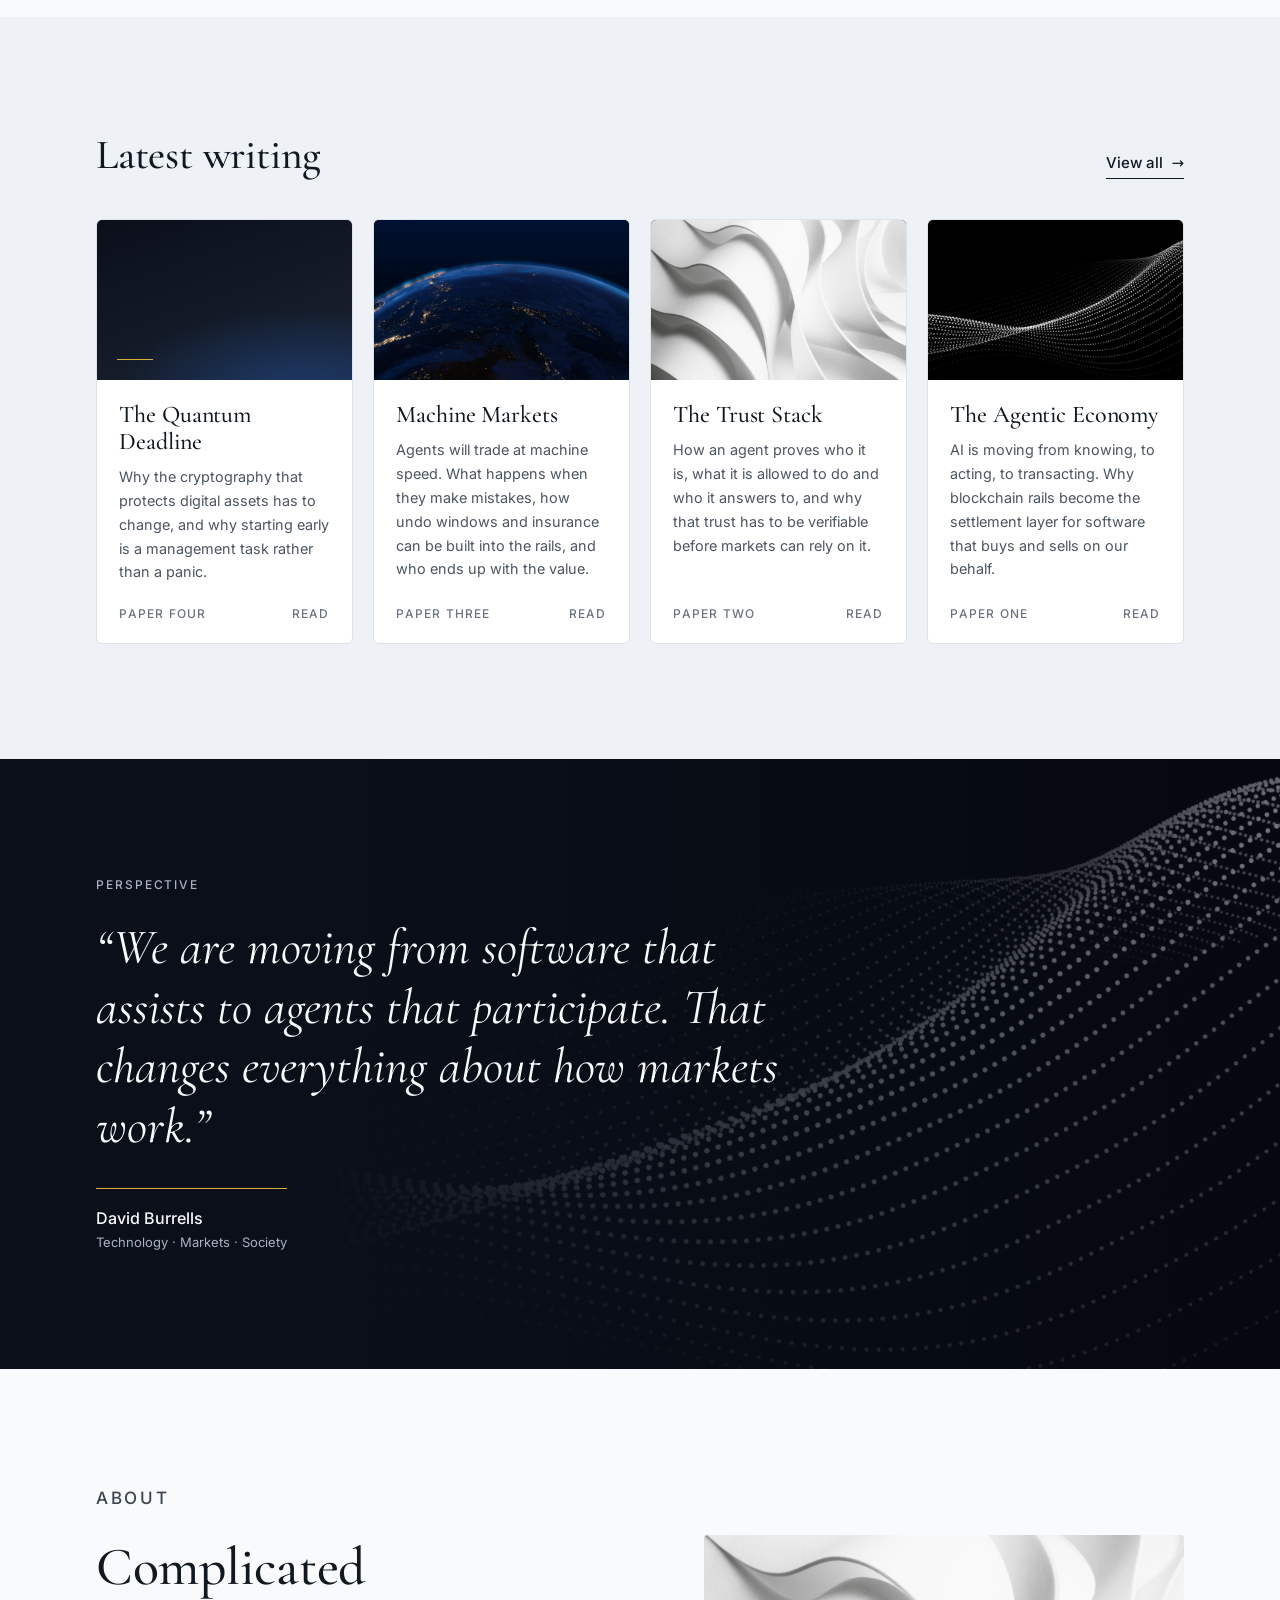
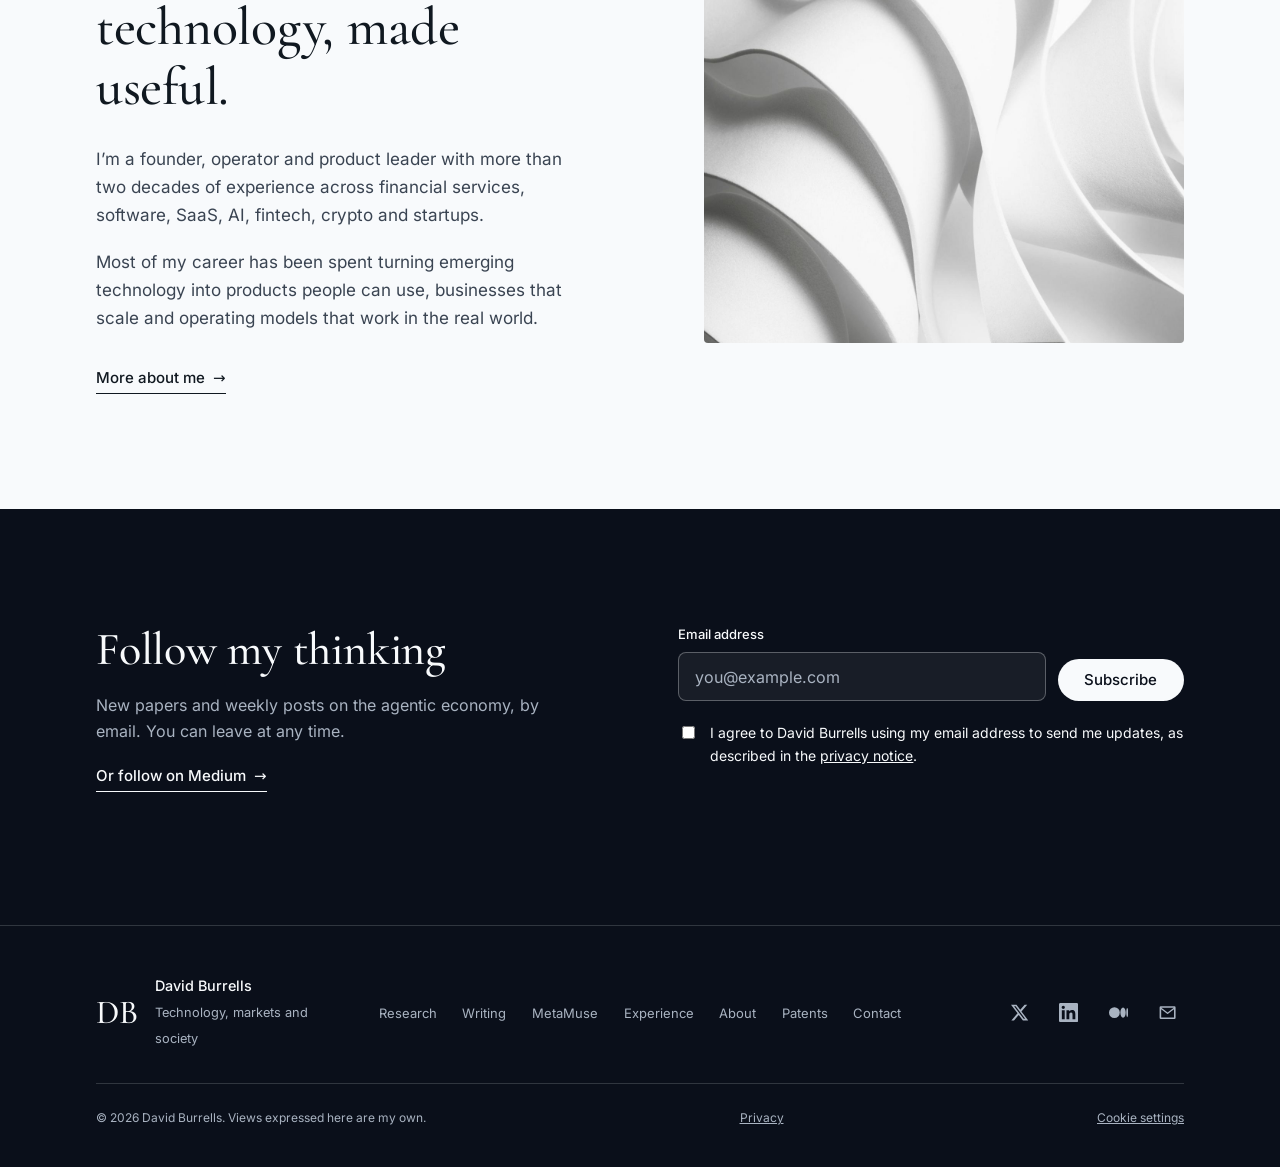
==== commit e3f61acd: "Show full name in site header" ====
--- a/index.html
+++ b/index.html
@@ -35,9 +35,9 @@
 <section class="hero">
   <div class="hero-media" role="img" aria-label="The Earth at night, with city lights tracing the continents"></div>
   <div class="wrap hero-body">
-    <p class="eyebrow seq">The personal website of David Burrells</p>
+    <p class="eyebrow seq">Technology &middot; Markets &middot; Society</p>
     <h1 class="seq"><span>Building businesses.</span><span>Rethinking markets.</span><span class="soft">Exploring what&rsquo;s next.</span></h1>
-    <p class="lede seq">I&rsquo;m David Burrells, a technology executive and independent thinker at the intersection of artificial intelligence, digital assets and the future of economic infrastructure.</p>
+    <p class="lede seq">Technology executive and independent thinker at the intersection of artificial intelligence, digital assets and the future of economic infrastructure.</p>
     <div class="actions seq">
       <a class="btn btn-light" href="research.html">Explore my work <span aria-hidden="true">&rarr;</span></a>
       <a class="link-arrow" href="writing.html">Recent writing</a>
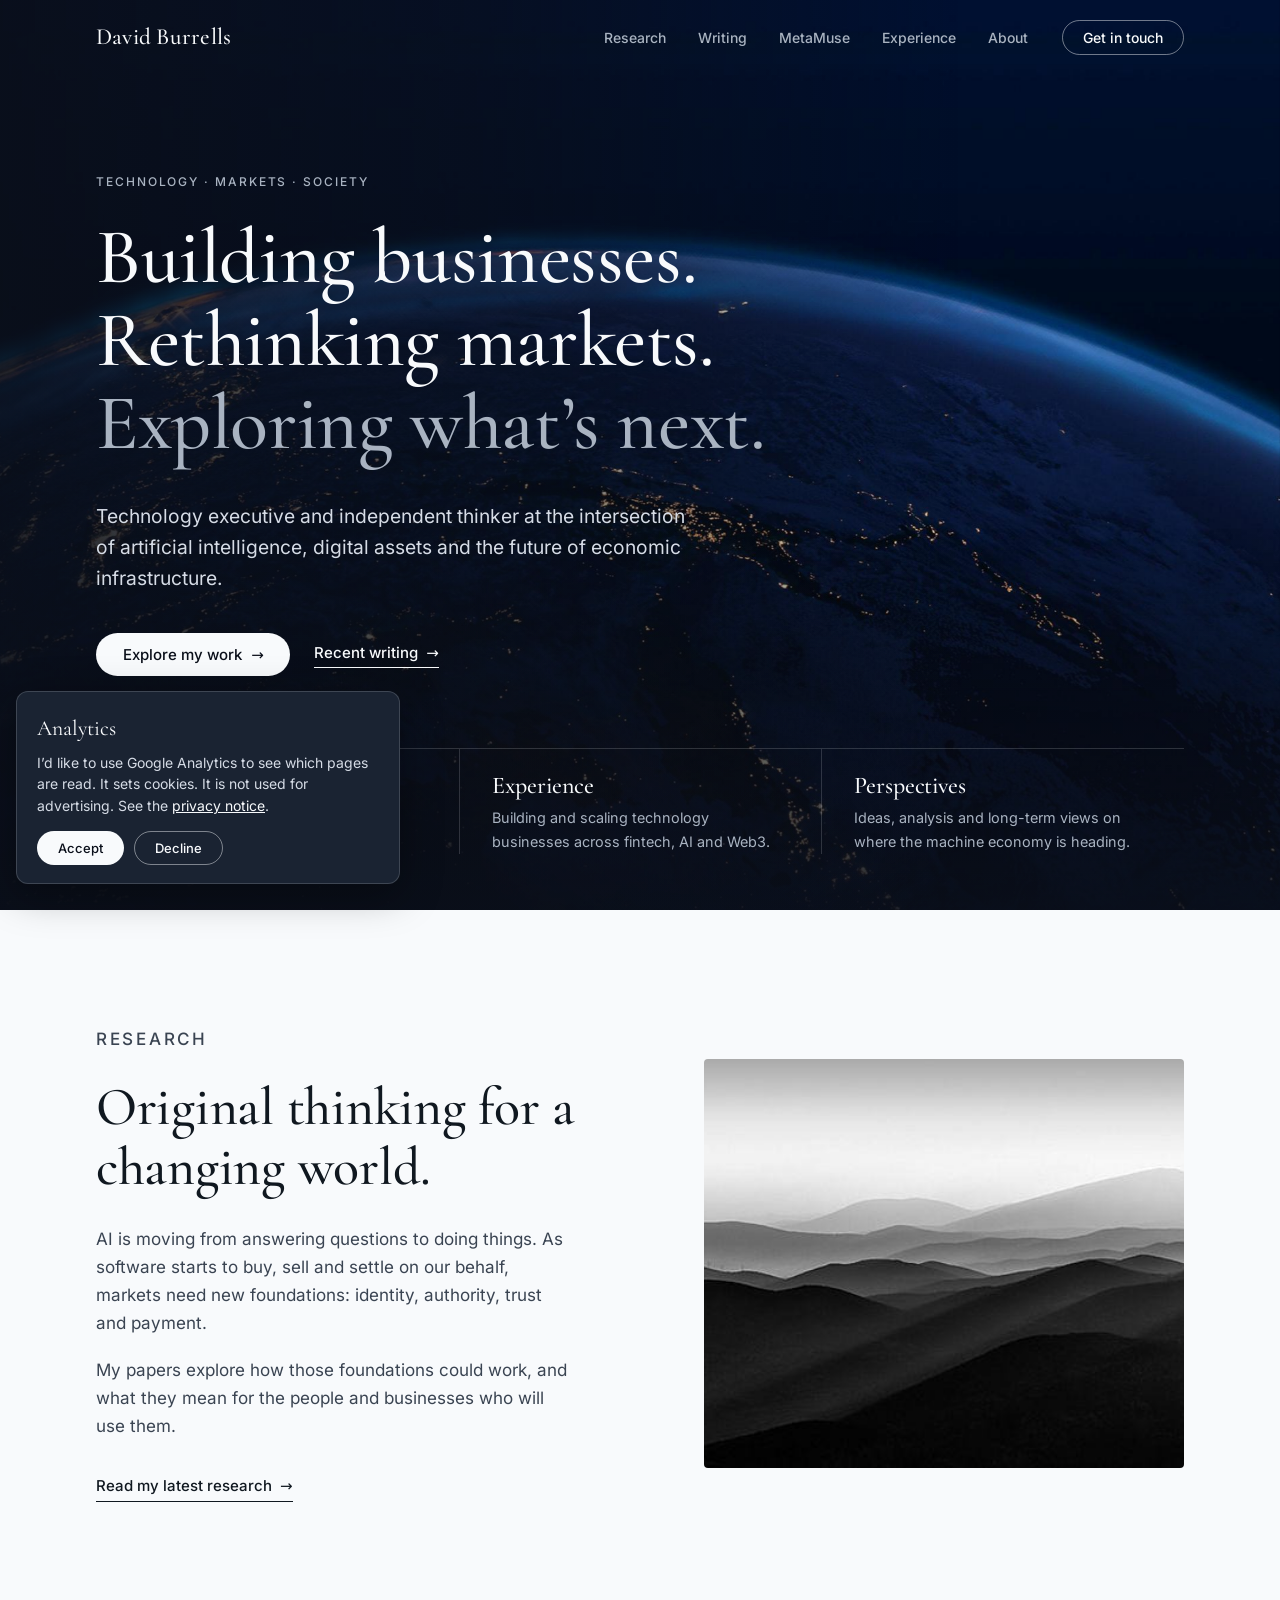
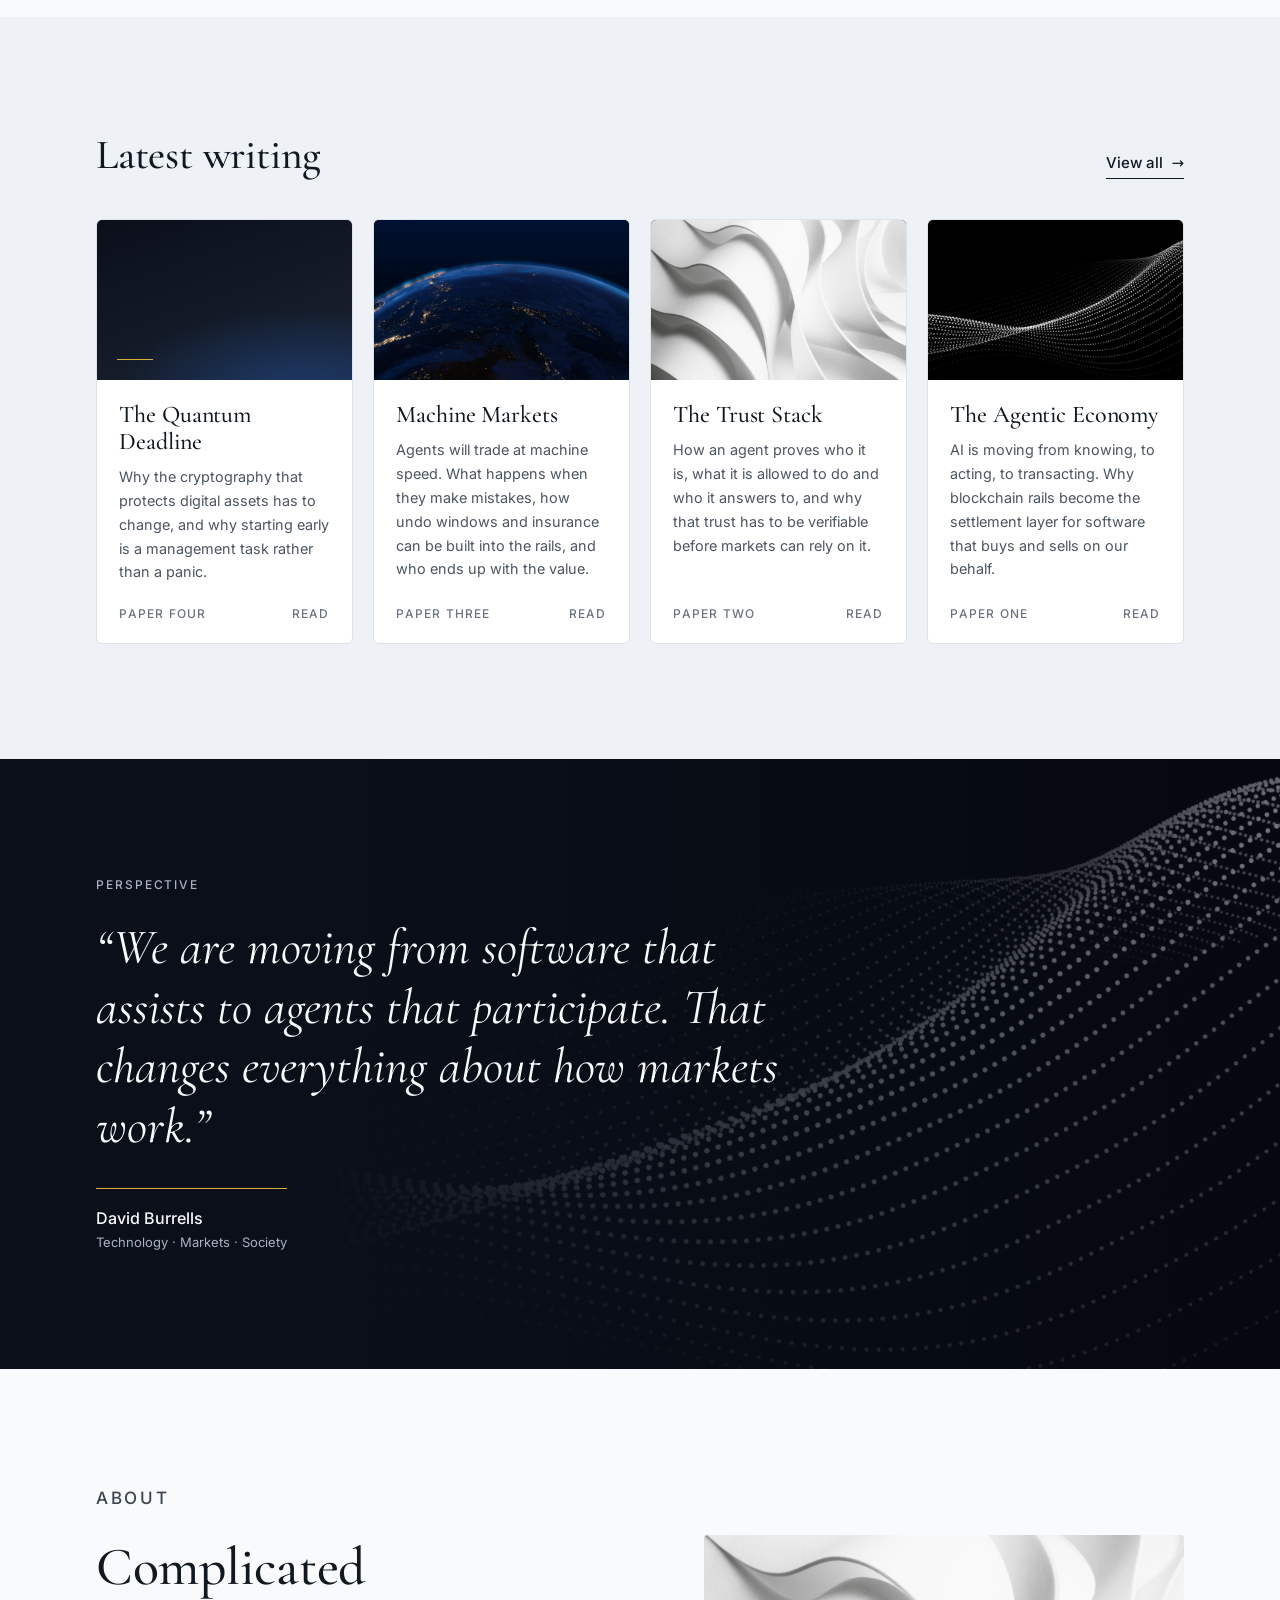
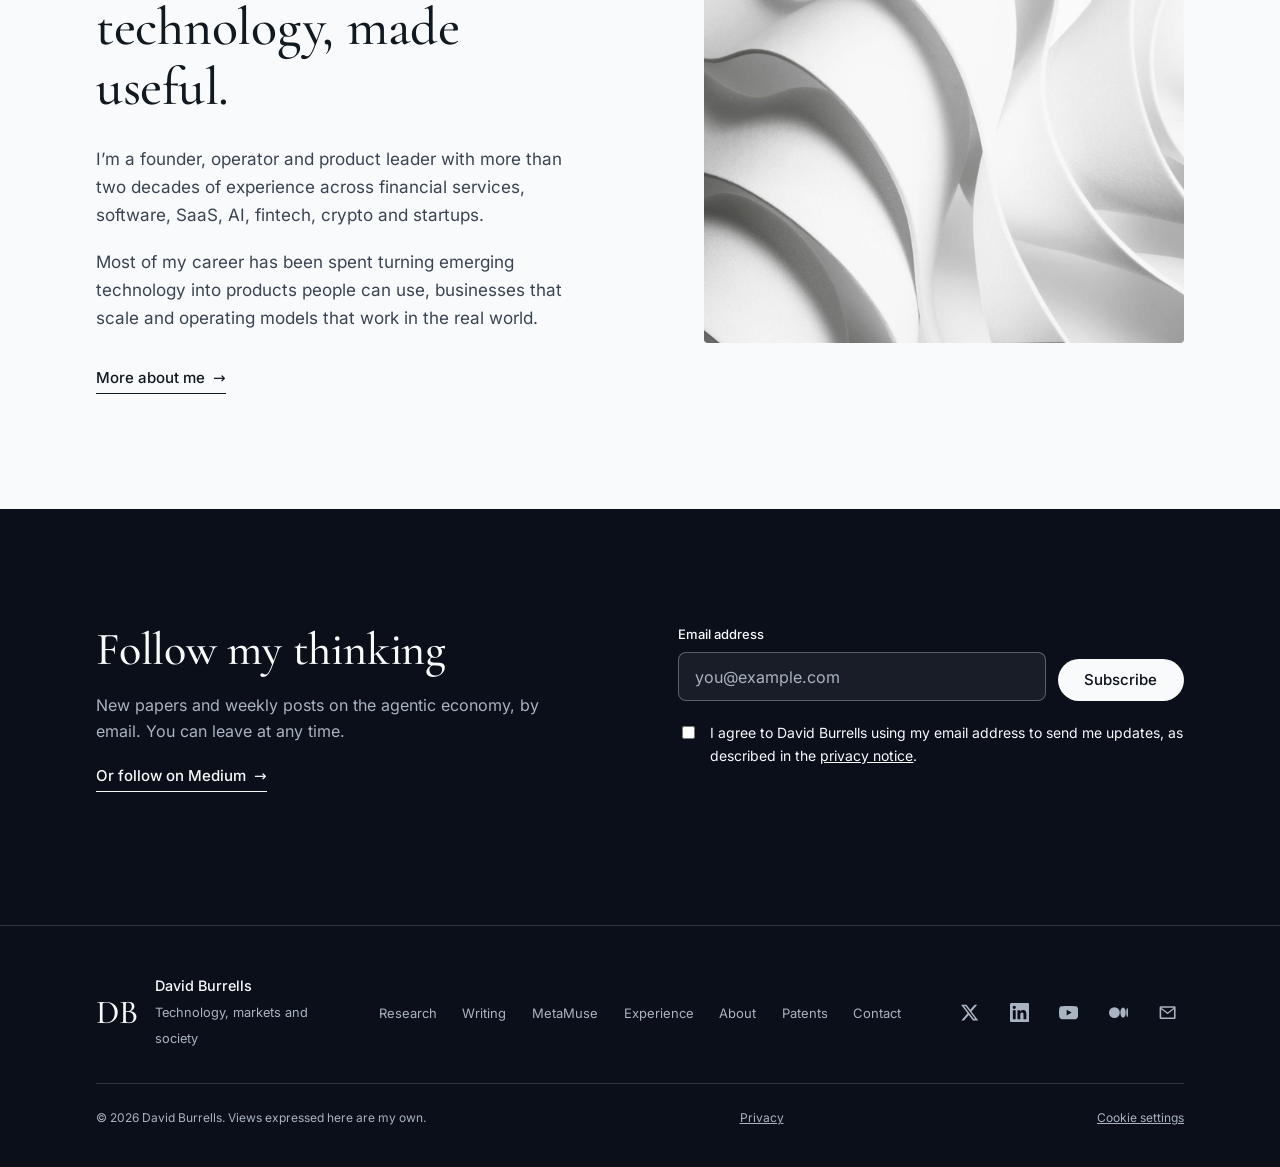
==== commit 7cd57729: "Add YouTube link to contact page and footer" ====
--- a/index.html
+++ b/index.html
@@ -147,7 +147,7 @@
     <div class="footer-grid">
       <div class="footer-id"><a class="mark" href="index.html" aria-label="Home">DB</a><div><strong>David Burrells</strong><span>Technology, markets and society</span></div></div>
       <ul class="footer-nav"><li><a href="research.html">Research</a></li><li><a href="writing.html">Writing</a></li><li><a href="metamuse.html">MetaMuse</a></li><li><a href="experience.html">Experience</a></li><li><a href="about.html">About</a></li><li><a href="patents.html">Patents</a></li><li><a href="contact.html">Contact</a></li></ul>
-      <div class="social"><a href="https://x.com/dburrells" aria-label="X" rel="me noopener" target="_blank"><svg viewBox="0 0 24 24" aria-hidden="true"><path d="M18.244 2.25h3.308l-7.227 8.26 8.502 11.24H16.17l-5.214-6.817L4.99 21.75H1.68l7.73-8.835L1.254 2.25H8.08l4.713 6.231zm-1.161 17.52h1.833L7.084 4.126H5.117z"/></svg></a><a href="https://www.linkedin.com/in/daveburrells/" aria-label="LinkedIn" rel="me noopener" target="_blank"><svg viewBox="0 0 24 24" aria-hidden="true"><path d="M20.447 20.452h-3.554v-5.569c0-1.328-.027-3.037-1.852-3.037-1.853 0-2.136 1.445-2.136 2.939v5.667H9.351V9h3.414v1.561h.046c.477-.9 1.637-1.85 3.37-1.85 3.601 0 4.267 2.37 4.267 5.455v6.286zM5.337 7.433a2.062 2.062 0 01-2.063-2.065 2.064 2.064 0 112.063 2.065zm1.782 13.019H3.555V9h3.564v11.452zM22.225 0H1.771C.792 0 0 .774 0 1.729v20.542C0 23.227.792 24 1.771 24h20.451C23.2 24 24 23.227 24 22.271V1.729C24 .774 23.2 0 22.222 0h.003z"/></svg></a><a href="https://medium.com/@dburrells" aria-label="Medium" rel="me noopener" target="_blank"><svg viewBox="0 0 24 24" aria-hidden="true"><path d="M13.54 12a6.8 6.8 0 01-6.77 6.82A6.8 6.8 0 010 12a6.8 6.8 0 016.77-6.82A6.8 6.8 0 0113.54 12zM20.96 12c0 3.54-1.51 6.42-3.38 6.42-1.87 0-3.39-2.88-3.39-6.42s1.52-6.42 3.39-6.42 3.38 2.88 3.38 6.42M24 12c0 3.17-.53 5.75-1.19 5.75-.66 0-1.19-2.58-1.19-5.75s.53-5.75 1.19-5.75C23.47 6.25 24 8.83 24 12z"/></svg></a><a href="mailto:me@davidburrells.co.uk" aria-label="Email"><svg viewBox="0 0 24 24" aria-hidden="true"><path d="M2 5.5A1.5 1.5 0 013.5 4h17A1.5 1.5 0 0122 5.5v13a1.5 1.5 0 01-1.5 1.5h-17A1.5 1.5 0 012 18.5v-13zm2.2.5L12 11.8 19.8 6H4.2zM20 7.9l-7.4 5.5a1 1 0 01-1.2 0L4 7.9V18h16V7.9z"/></svg></a></div>
+      <div class="social"><a href="https://x.com/dburrells" aria-label="X" rel="me noopener" target="_blank"><svg viewBox="0 0 24 24" aria-hidden="true"><path d="M18.244 2.25h3.308l-7.227 8.26 8.502 11.24H16.17l-5.214-6.817L4.99 21.75H1.68l7.73-8.835L1.254 2.25H8.08l4.713 6.231zm-1.161 17.52h1.833L7.084 4.126H5.117z"/></svg></a><a href="https://www.linkedin.com/in/daveburrells/" aria-label="LinkedIn" rel="me noopener" target="_blank"><svg viewBox="0 0 24 24" aria-hidden="true"><path d="M20.447 20.452h-3.554v-5.569c0-1.328-.027-3.037-1.852-3.037-1.853 0-2.136 1.445-2.136 2.939v5.667H9.351V9h3.414v1.561h.046c.477-.9 1.637-1.85 3.37-1.85 3.601 0 4.267 2.37 4.267 5.455v6.286zM5.337 7.433a2.062 2.062 0 01-2.063-2.065 2.064 2.064 0 112.063 2.065zm1.782 13.019H3.555V9h3.564v11.452zM22.225 0H1.771C.792 0 0 .774 0 1.729v20.542C0 23.227.792 24 1.771 24h20.451C23.2 24 24 23.227 24 22.271V1.729C24 .774 23.2 0 22.222 0h.003z"/></svg></a><a href="https://www.youtube.com/@dburrells" aria-label="YouTube" rel="me noopener" target="_blank"><svg viewBox="0 0 24 24" aria-hidden="true"><path d="M23.5 6.2a3 3 0 00-2.1-2.1C19.5 3.6 12 3.6 12 3.6s-7.5 0-9.4.5A3 3 0 00.5 6.2C0 8.1 0 12 0 12s0 3.9.5 5.8a3 3 0 002.1 2.1c1.9.5 9.4.5 9.4.5s7.5 0 9.4-.5a3 3 0 002.1-2.1c.5-1.9.5-5.8.5-5.8s0-3.9-.5-5.8zM9.6 15.6V8.4l6.2 3.6-6.2 3.6z"/></svg></a><a href="https://medium.com/@dburrells" aria-label="Medium" rel="me noopener" target="_blank"><svg viewBox="0 0 24 24" aria-hidden="true"><path d="M13.54 12a6.8 6.8 0 01-6.77 6.82A6.8 6.8 0 010 12a6.8 6.8 0 016.77-6.82A6.8 6.8 0 0113.54 12zM20.96 12c0 3.54-1.51 6.42-3.38 6.42-1.87 0-3.39-2.88-3.39-6.42s1.52-6.42 3.39-6.42 3.38 2.88 3.38 6.42M24 12c0 3.17-.53 5.75-1.19 5.75-.66 0-1.19-2.58-1.19-5.75s.53-5.75 1.19-5.75C23.47 6.25 24 8.83 24 12z"/></svg></a><a href="mailto:me@davidburrells.co.uk" aria-label="Email"><svg viewBox="0 0 24 24" aria-hidden="true"><path d="M2 5.5A1.5 1.5 0 013.5 4h17A1.5 1.5 0 0122 5.5v13a1.5 1.5 0 01-1.5 1.5h-17A1.5 1.5 0 012 18.5v-13zm2.2.5L12 11.8 19.8 6H4.2zM20 7.9l-7.4 5.5a1 1 0 01-1.2 0L4 7.9V18h16V7.9z"/></svg></a></div>
     </div>
     <div class="legal"><span>&copy; 2026 David Burrells. Views expressed here are my own.</span><span><a href="privacy.html">Privacy</a></span></div>
   </div>
--- a/style.css
+++ b/style.css
@@ -294,3 +294,19 @@
 
 .site-header .mark-name { font-size: 1.45rem; white-space: nowrap; }
 @media (max-width: 52rem) { .site-header .mark-name { font-size: 1.25rem; } }
+
+/* Contact: direct-contact panel */
+.contact-side { background: var(--navy); color: #fff; padding: 2.5rem 2.25rem; border-radius: 4px; }
+.contact-side .eyebrow { color: var(--gold); margin: 0 0 0.9rem; }
+.contact-side h2 { font-family: var(--serif); font-weight: 500; font-size: 1.9rem; line-height: 1.15; margin: 0 0 1.5rem; color: #fff; }
+.contact-side .big-mail { display: inline-block; font-size: 1.15rem; color: #fff; text-decoration: none; border-bottom: 1px solid var(--gold); padding-bottom: 0.2rem; margin-bottom: 2rem; word-break: break-word; }
+.contact-side .big-mail:hover { color: var(--gold); }
+.social-list { list-style: none; margin: 0; padding: 0; border-top: 1px solid rgba(255,255,255,0.18); }
+.social-list li { margin: 0; border-bottom: 1px solid rgba(255,255,255,0.18); }
+.social-list a { display: flex; align-items: baseline; gap: 0.9rem; padding: 1rem 0; color: #fff; text-decoration: none; }
+.social-list a span { font-weight: 500; }
+.social-list a small { color: rgba(255,255,255,0.6); font-size: 0.85rem; }
+.social-list a i { margin-left: auto; font-style: normal; color: var(--gold); transition: transform .2s; }
+.social-list a:hover i { transform: translateX(4px); }
+.social-list a:hover span { color: var(--gold); }
+@media (max-width: 52rem) { .contact-side { padding: 2rem 1.5rem; } }
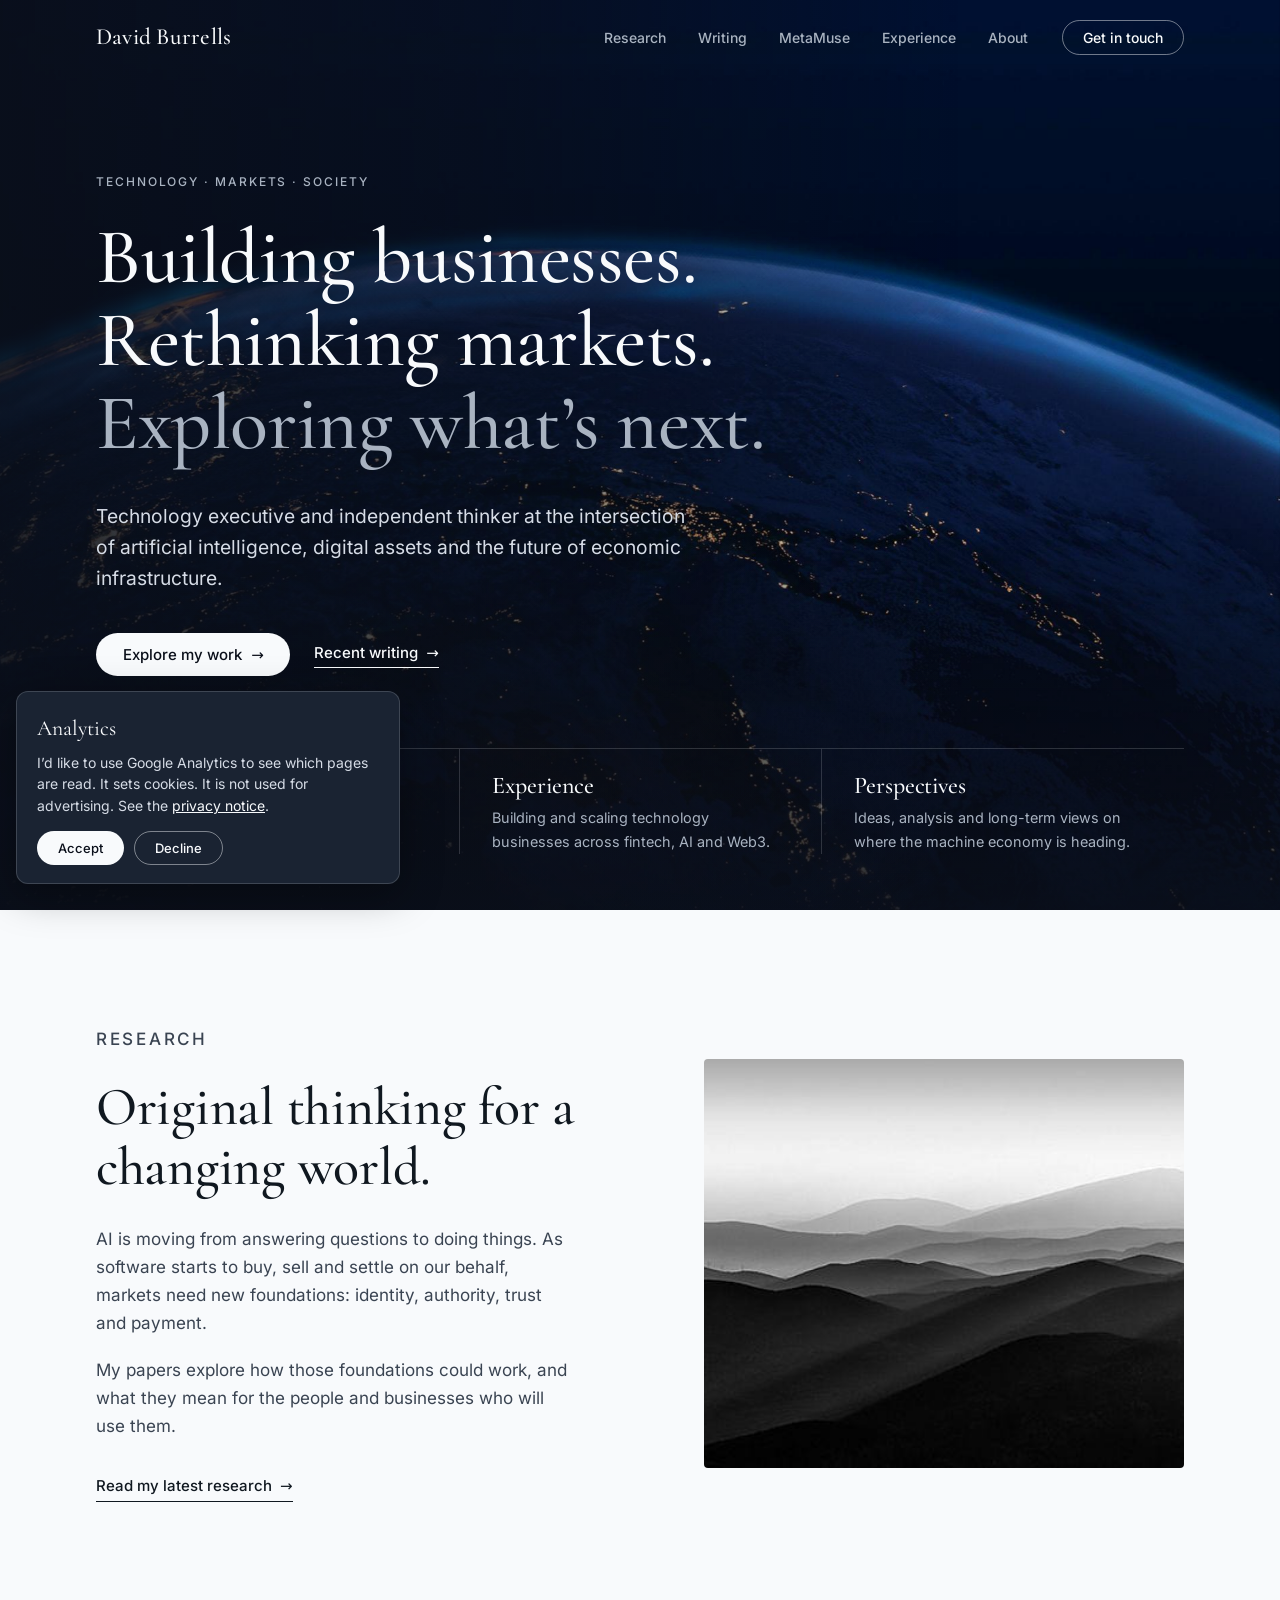
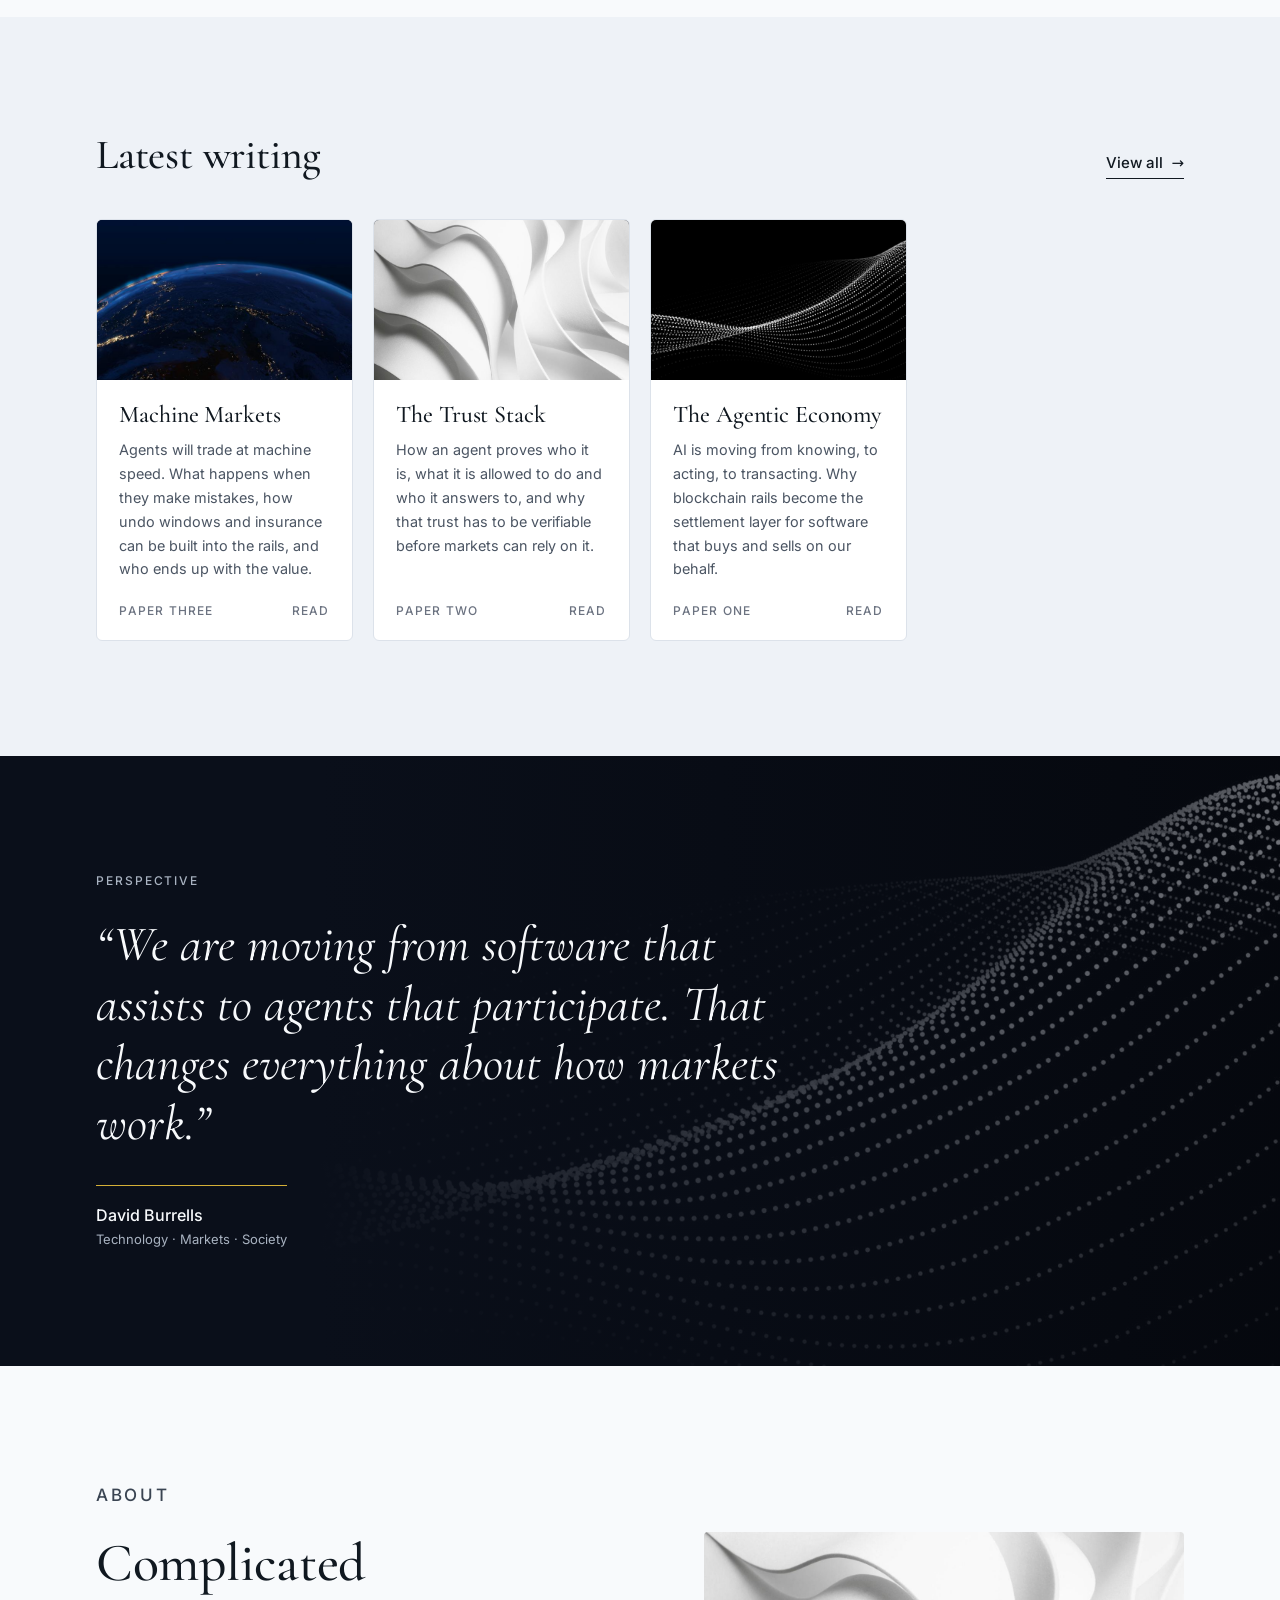
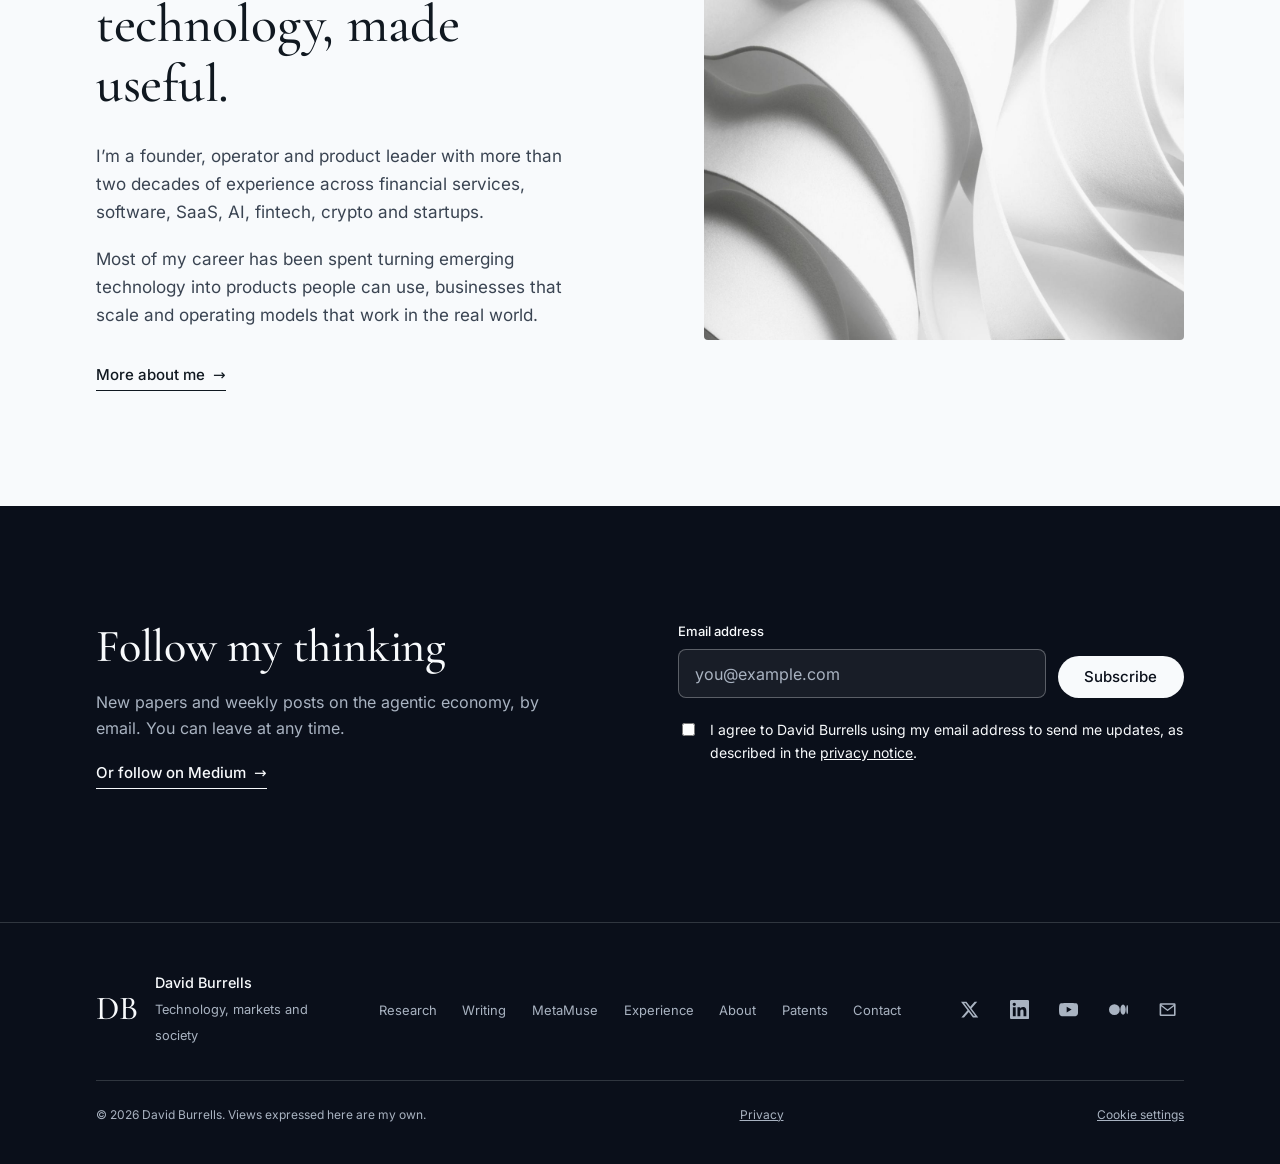
==== commit 56228051: "Papers Four to Six as coming soon" ====
--- a/index.html
+++ b/index.html
@@ -17,7 +17,7 @@
 <meta property="og:url" content="https://www.davidburrells.co.uk/">
 <meta property="og:image" content="https://www.davidburrells.co.uk/og.jpg">
 <meta name="twitter:card" content="summary_large_image">
-<link rel="stylesheet" href="style.css">
+<link rel="stylesheet" href="style.css?v=2">
 </head>
 <body>
 <a class="skip" href="#main">Skip to content</a>
@@ -67,28 +67,21 @@
   <div class="wrap">
     <div class="section-head"><h2 id="writing-h">Latest writing</h2><a class="link-arrow" href="writing.html">View all</a></div>
     <div class="cards">
-      <a class="card" href="https://medium.com/@dburrells" target="_blank" rel="noopener">
-  <div class="thumb tile"></div>
-  <div class="card-body">
-    <h3>The Quantum Deadline</h3>
-    <p>Why the cryptography that protects digital assets has to change, and why starting early is a management task rather than a panic.</p>
-    <div class="meta"><span>Paper Four</span><span>Read</span></div>
-  </div>
-</a><a class="card" href="https://medium.com/@dburrells" target="_blank" rel="noopener">
+      <a class="card" href="https://medium.com/@dburrells/the-agentic-economy-series-paper-three-6ba6d0579704" target="_blank" rel="noopener">
   <div class="thumb"><img src="earth-sm.jpg" alt="" loading="lazy" width="760" height="428" style="object-position:30% 60%"></div>
   <div class="card-body">
     <h3>Machine Markets</h3>
     <p>Agents will trade at machine speed. What happens when they make mistakes, how undo windows and insurance can be built into the rails, and who ends up with the value.</p>
     <div class="meta"><span>Paper Three</span><span>Read</span></div>
   </div>
-</a><a class="card" href="https://medium.com/@dburrells" target="_blank" rel="noopener">
+</a><a class="card" href="https://medium.com/@dburrells/the-agentic-economy-series-paper-two-6539ee7f7981" target="_blank" rel="noopener">
   <div class="thumb"><img src="paper-sm.jpg" alt="" loading="lazy" width="760" height="507" style="object-position:50% 40%"></div>
   <div class="card-body">
     <h3>The Trust Stack</h3>
     <p>How an agent proves who it is, what it is allowed to do and who it answers to, and why that trust has to be verifiable before markets can rely on it.</p>
     <div class="meta"><span>Paper Two</span><span>Read</span></div>
   </div>
-</a><a class="card" href="https://medium.com/@dburrells" target="_blank" rel="noopener">
+</a><a class="card" href="https://medium.com/@dburrells/the-agentic-economy-series-paper-one-7b1a65b8231a" target="_blank" rel="noopener">
   <div class="thumb"><img src="wave-sm.jpg" alt="" loading="lazy" width="760" height="428"></div>
   <div class="card-body">
     <h3>The Agentic Economy</h3>
--- a/style.css
+++ b/style.css
@@ -310,3 +310,5 @@
 .social-list a:hover i { transform: translateX(4px); }
 .social-list a:hover span { color: var(--gold); }
 @media (max-width: 52rem) { .contact-side { padding: 2rem 1.5rem; } }
+
+.paper .soon { font-size: 0.75rem; font-weight: 500; letter-spacing: 0.1em; text-transform: uppercase; color: var(--mid); padding-top: 0.7rem; white-space: nowrap; }
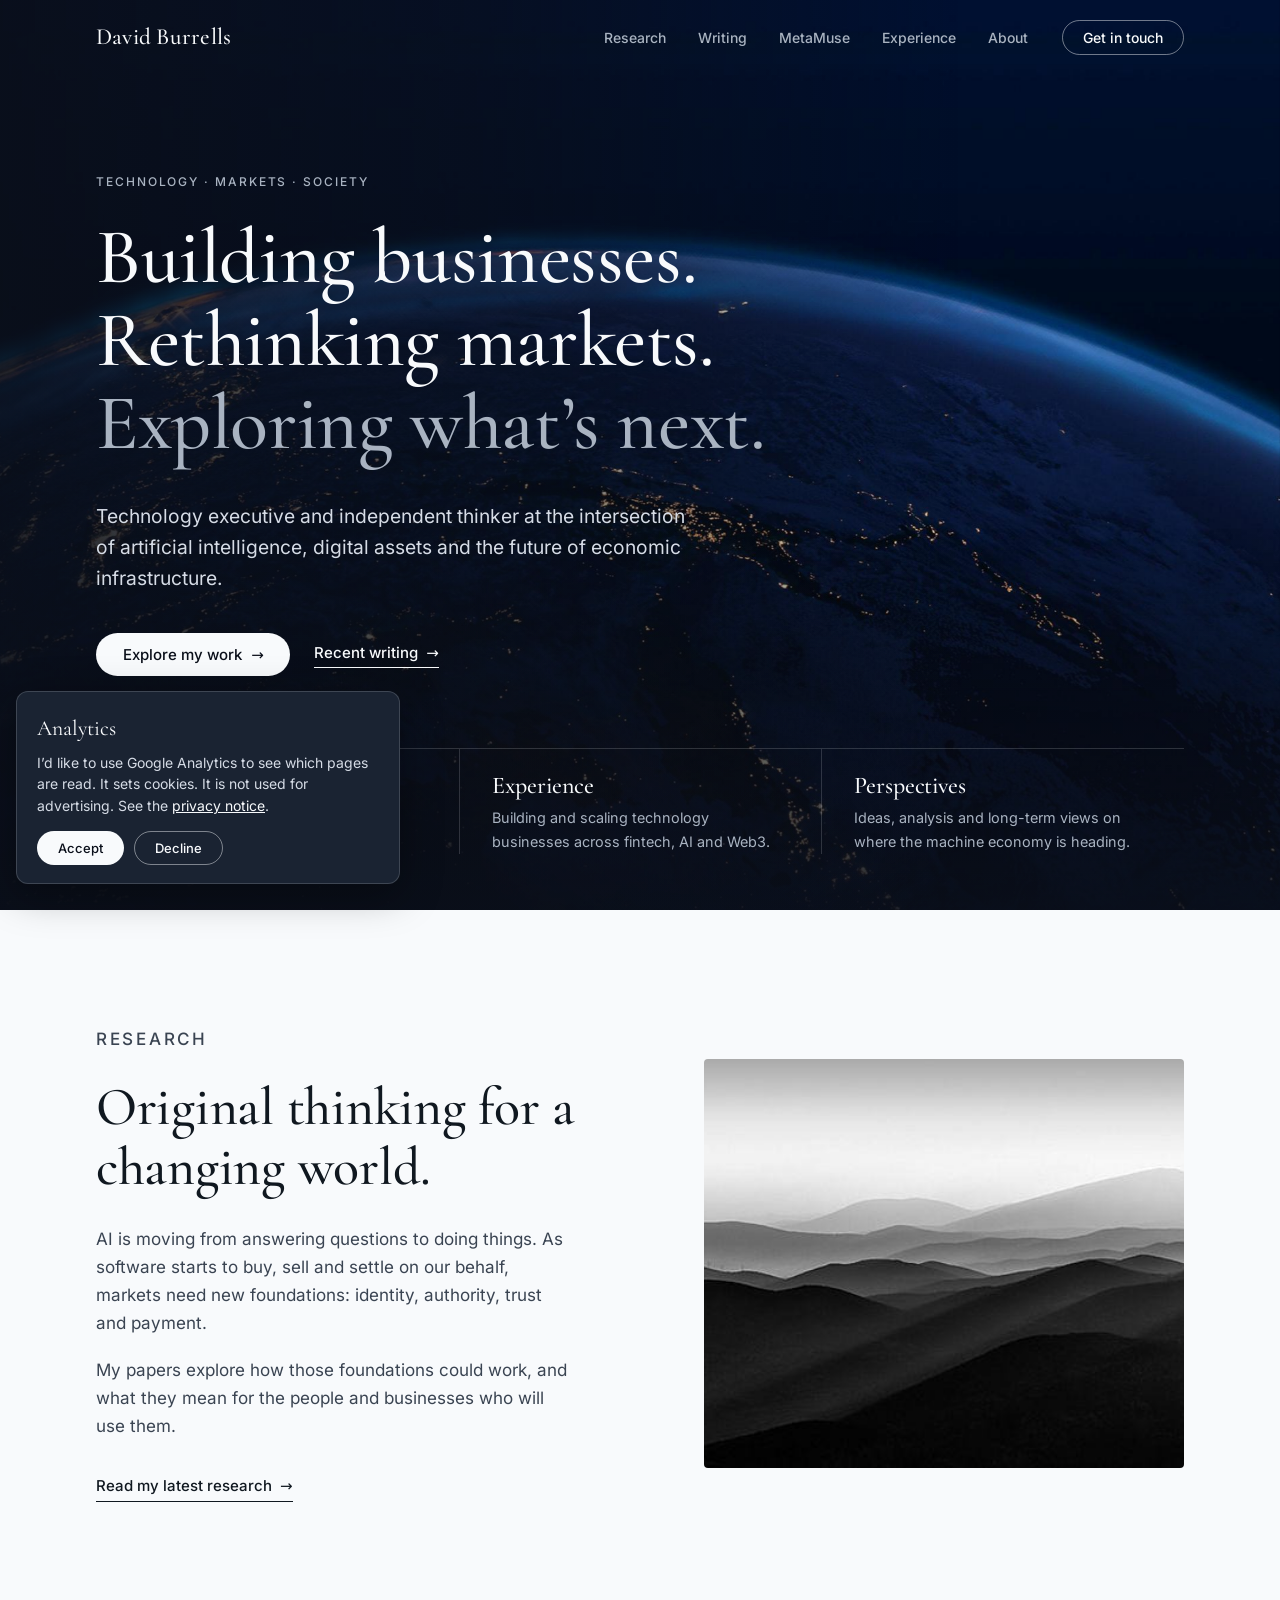
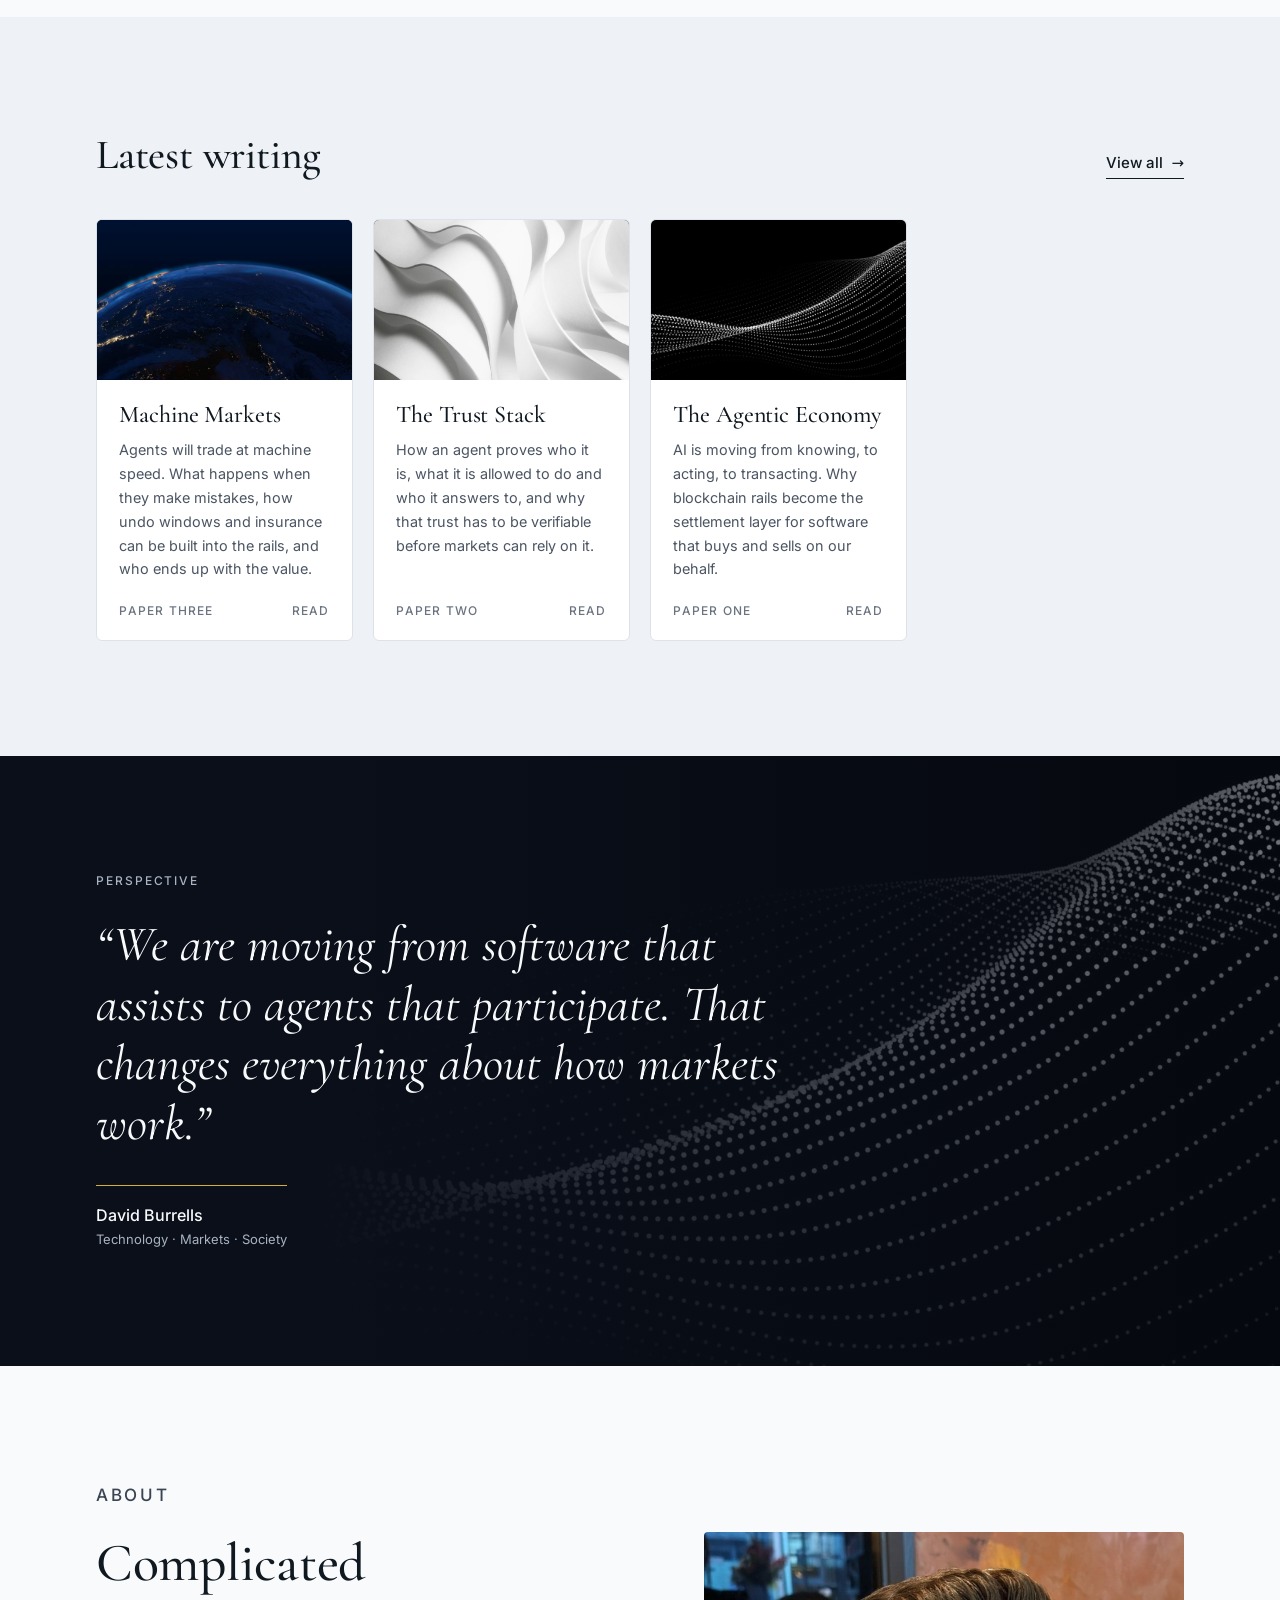
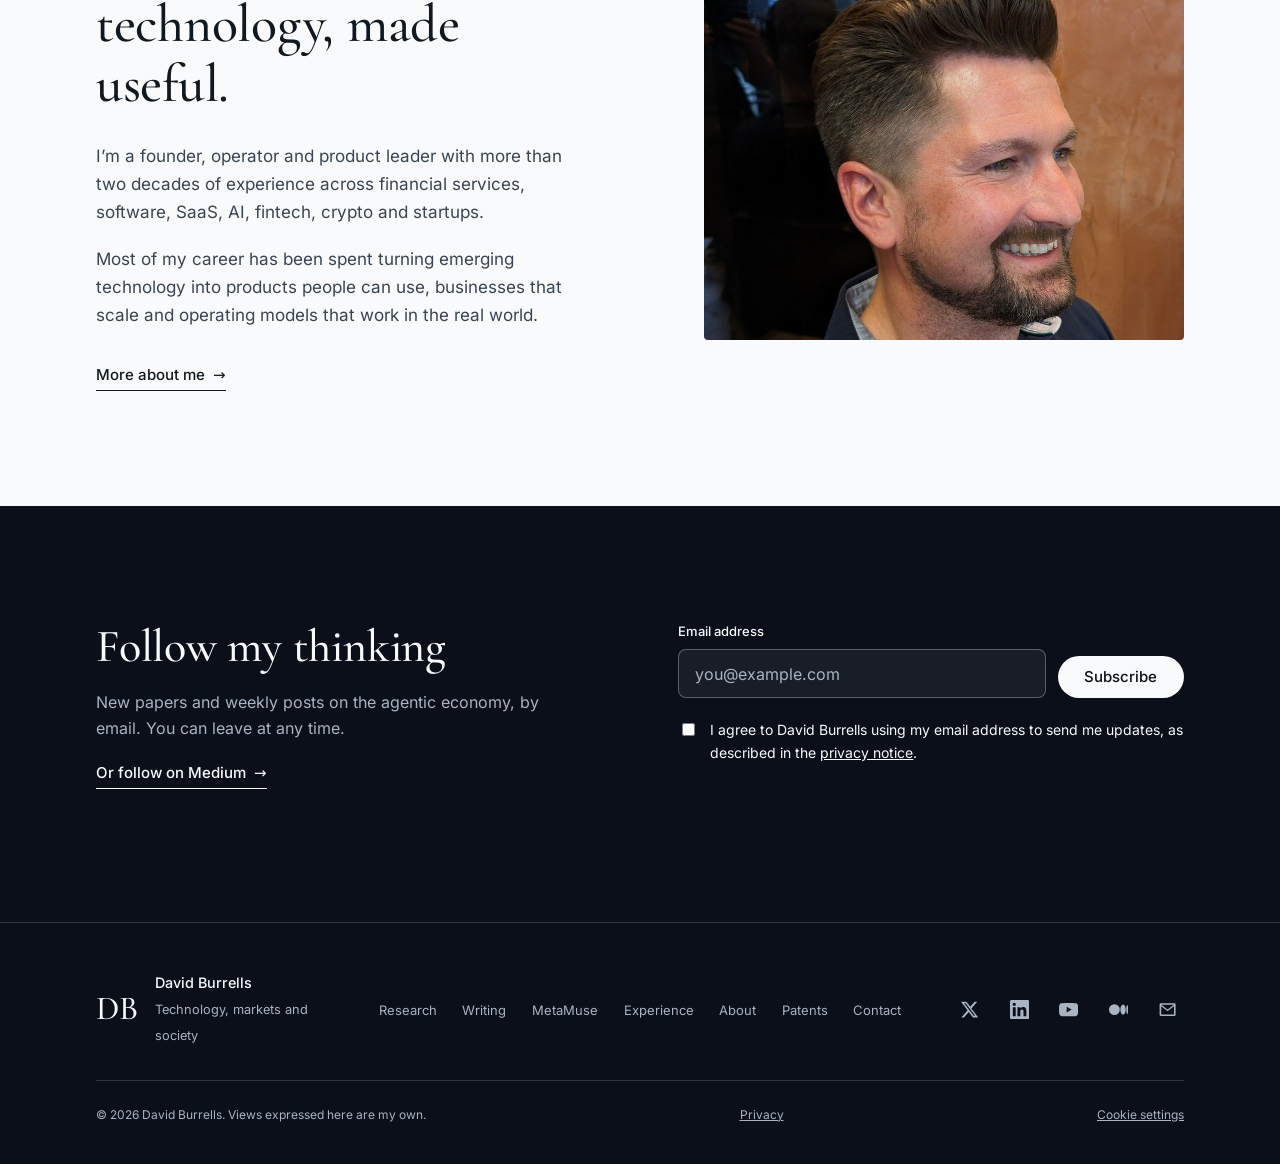
==== commit 95ba7f7f: "Add files via upload" ====
--- a/index.html
+++ b/index.html
@@ -17,7 +17,7 @@
 <meta property="og:url" content="https://www.davidburrells.co.uk/">
 <meta property="og:image" content="https://www.davidburrells.co.uk/og.jpg">
 <meta name="twitter:card" content="summary_large_image">
-<link rel="stylesheet" href="style.css?v=2">
+<link rel="stylesheet" href="style.css?v=3">
 </head>
 <body>
 <a class="skip" href="#main">Skip to content</a>
@@ -112,7 +112,7 @@
       <p style="margin-bottom:2rem">Most of my career has been spent turning emerging technology into products people can use, businesses that scale and operating models that work in the real world.</p>
       <a class="link-arrow" href="about.html">More about me</a>
     </div>
-    <figure><img src="paper.jpg" alt="Soft white curved forms, lit from the left" width="1600" height="1067" loading="lazy"></figure>
+    <figure><img src="headshot.jpg" alt="David Burrells" width="800" height="800" loading="lazy" style="object-position:50% 30%"></figure>
   </div>
 </section>
 
--- a/style.css
+++ b/style.css
@@ -312,3 +312,32 @@
 @media (max-width: 52rem) { .contact-side { padding: 2rem 1.5rem; } }
 
 .paper .soon { font-size: 0.75rem; font-weight: 500; letter-spacing: 0.1em; text-transform: uppercase; color: var(--mid); padding-top: 0.7rem; white-space: nowrap; }
+
+/* about page: portrait + stage photos */
+.about-grid { display: grid; grid-template-columns: minmax(0, 40rem) minmax(0, 20rem); gap: clamp(2rem, 6vw, 6rem); align-items: start; }
+.about-aside { position: sticky; top: calc(var(--header-h) + 2rem); }
+.portrait { margin: 0; border-radius: 4px; overflow: hidden; aspect-ratio: 1; }
+.portrait img { width: 100%; height: 100%; object-fit: cover; }
+.portrait-cap { margin-top: 1.75rem; font-size: 0.875rem; color: var(--mid); }
+.portrait-cap strong { display: block; color: var(--text); font-weight: 600; }
+.stage { background: var(--navy); color: var(--on-dark); padding-bottom: clamp(4rem, 8vw, 6.5rem); }
+.stage-hero { position: relative; isolation: isolate; }
+.stage-hero > img { display: block; width: 100%; height: clamp(18rem, 36vw, 32rem); object-fit: cover; object-position: 50% 30%; filter: saturate(.8) contrast(1.03) brightness(.9); }
+.stage-hero::after { content: ""; position: absolute; inset: 0; z-index: 1; background: linear-gradient(180deg, rgba(10,15,26,.55) 0%, rgba(10,15,26,0) 28%, rgba(10,15,26,.55) 70%, var(--navy) 100%); }
+.stage-copy { position: absolute; z-index: 2; left: 0; right: 0; bottom: 0; padding-bottom: 2rem; }
+.stage-copy .eyebrow { margin-bottom: .5rem; }
+.stage-copy h2 { font-size: clamp(2rem, 4vw, 3rem); }
+.stage-row { display: grid; grid-template-columns: 1.55fr 1fr; gap: clamp(2rem, 5vw, 5rem); align-items: center; margin-top: 2.5rem; }
+.stage-row figure { margin: 0; border-radius: 4px; overflow: hidden; }
+.stage-row figure img { display: block; width: 100%; height: auto; filter: saturate(.75) contrast(1.04) brightness(.92); }
+.stage-text p { color: #D6DCE6; font-size: 1.125rem; margin: 1.5rem 0 1.75rem; }
+@media (max-width: 899px) { .stage-row { grid-template-columns: 1fr; } }
+.portrait { position: relative; overflow: visible; }
+.portrait::before { content: ""; position: absolute; inset: 0; border: 1px solid var(--gold); transform: translate(14px, 14px); border-radius: 4px; z-index: 0; }
+.portrait img { position: relative; z-index: 1; border-radius: 4px; }
+@media (max-width: 899px) { .about-grid { grid-template-columns: 1fr; } .about-aside { position: static; order: -1; max-width: 16rem; } }
+@media (max-width: 899px) {
+  .stage-hero > img { height: auto; }
+  .stage-hero::after { background: linear-gradient(180deg, rgba(10,15,26,0) 60%, var(--navy) 100%); }
+  .stage-copy { position: relative; padding: 1.5rem var(--gutter) 0; }
+}
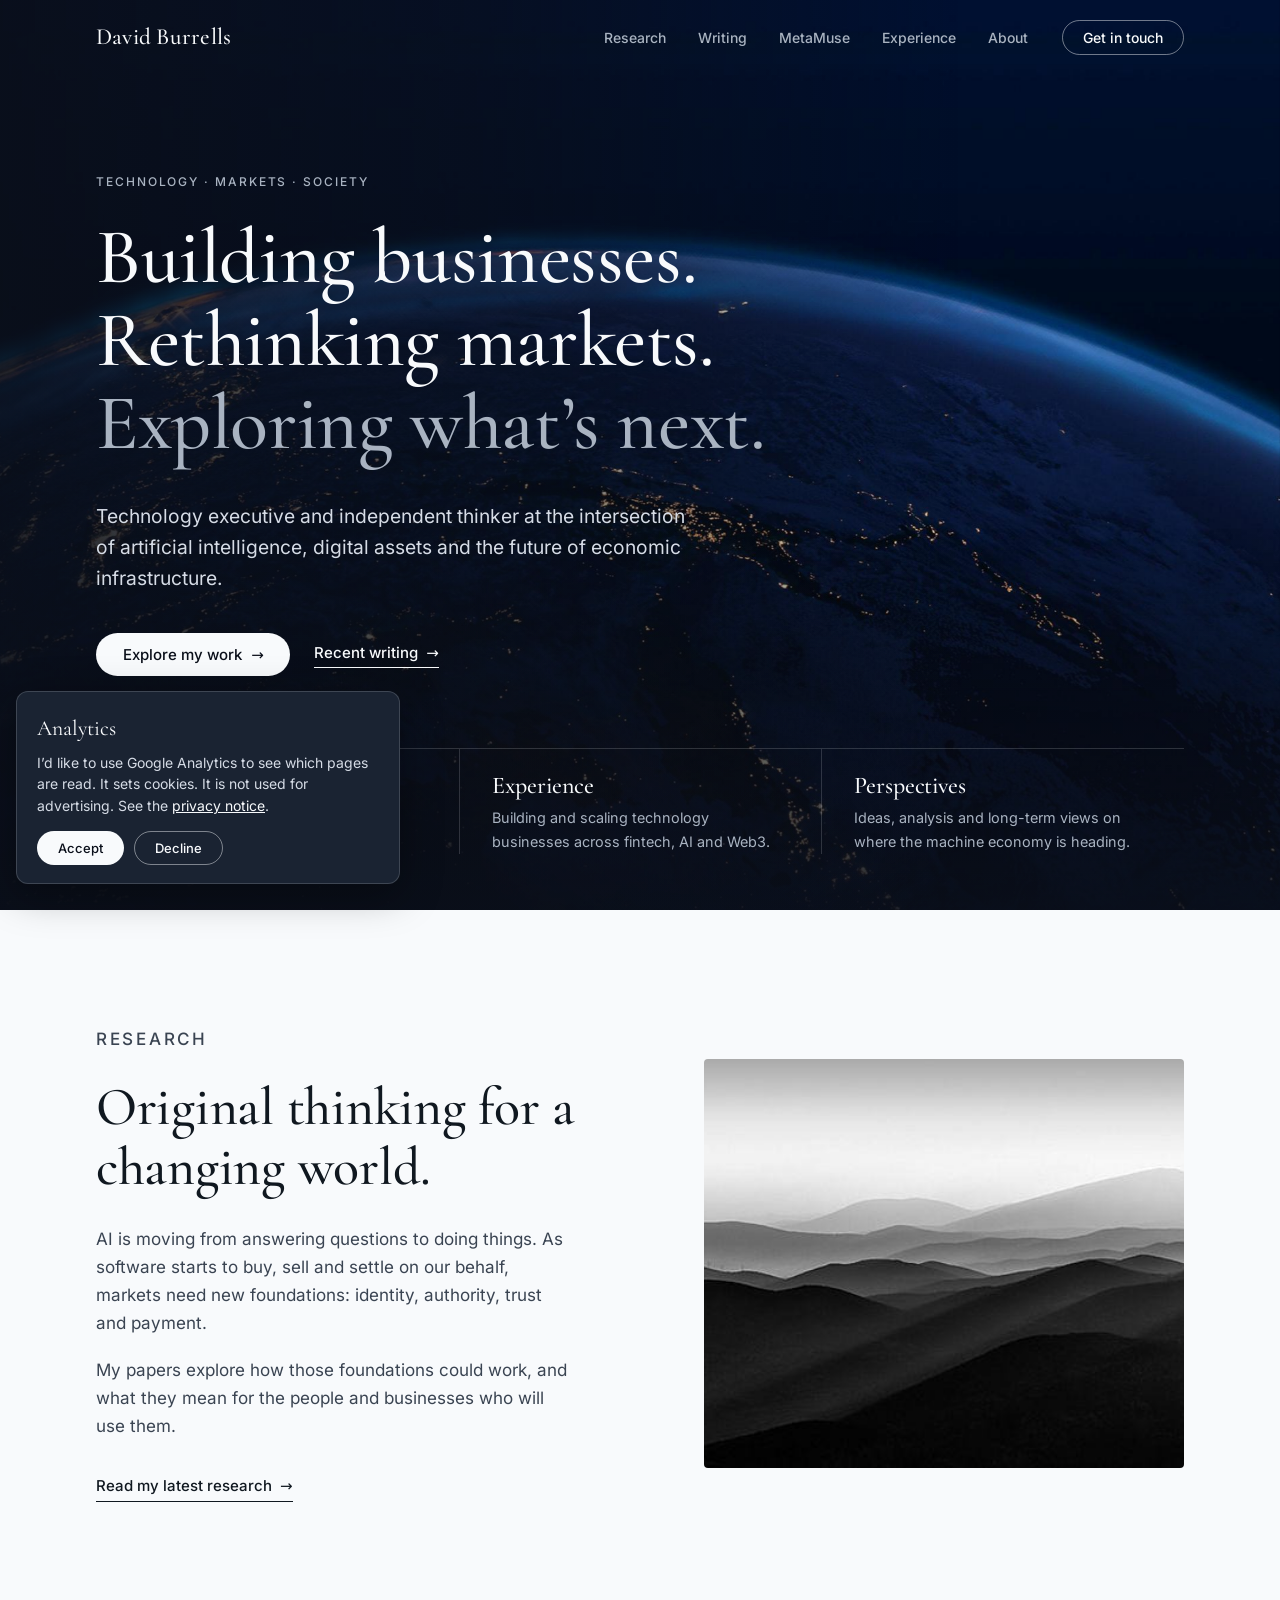
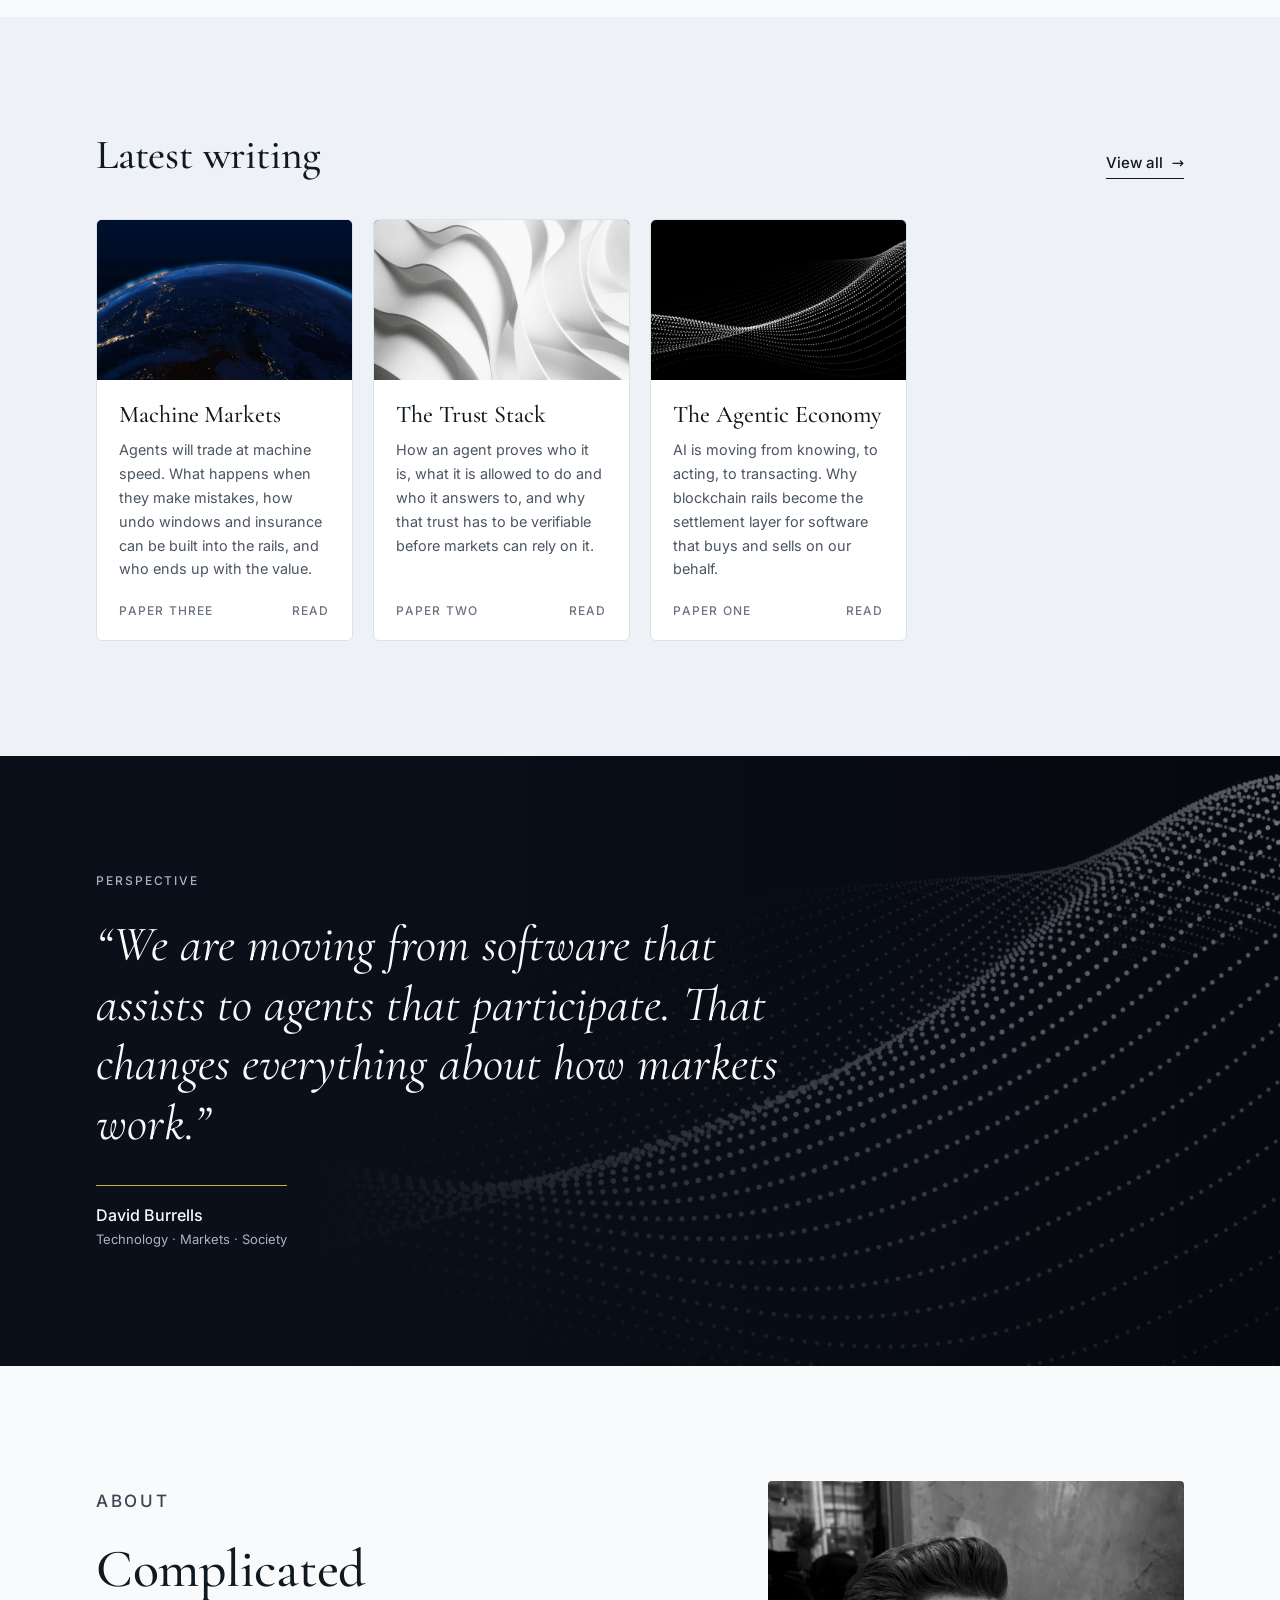
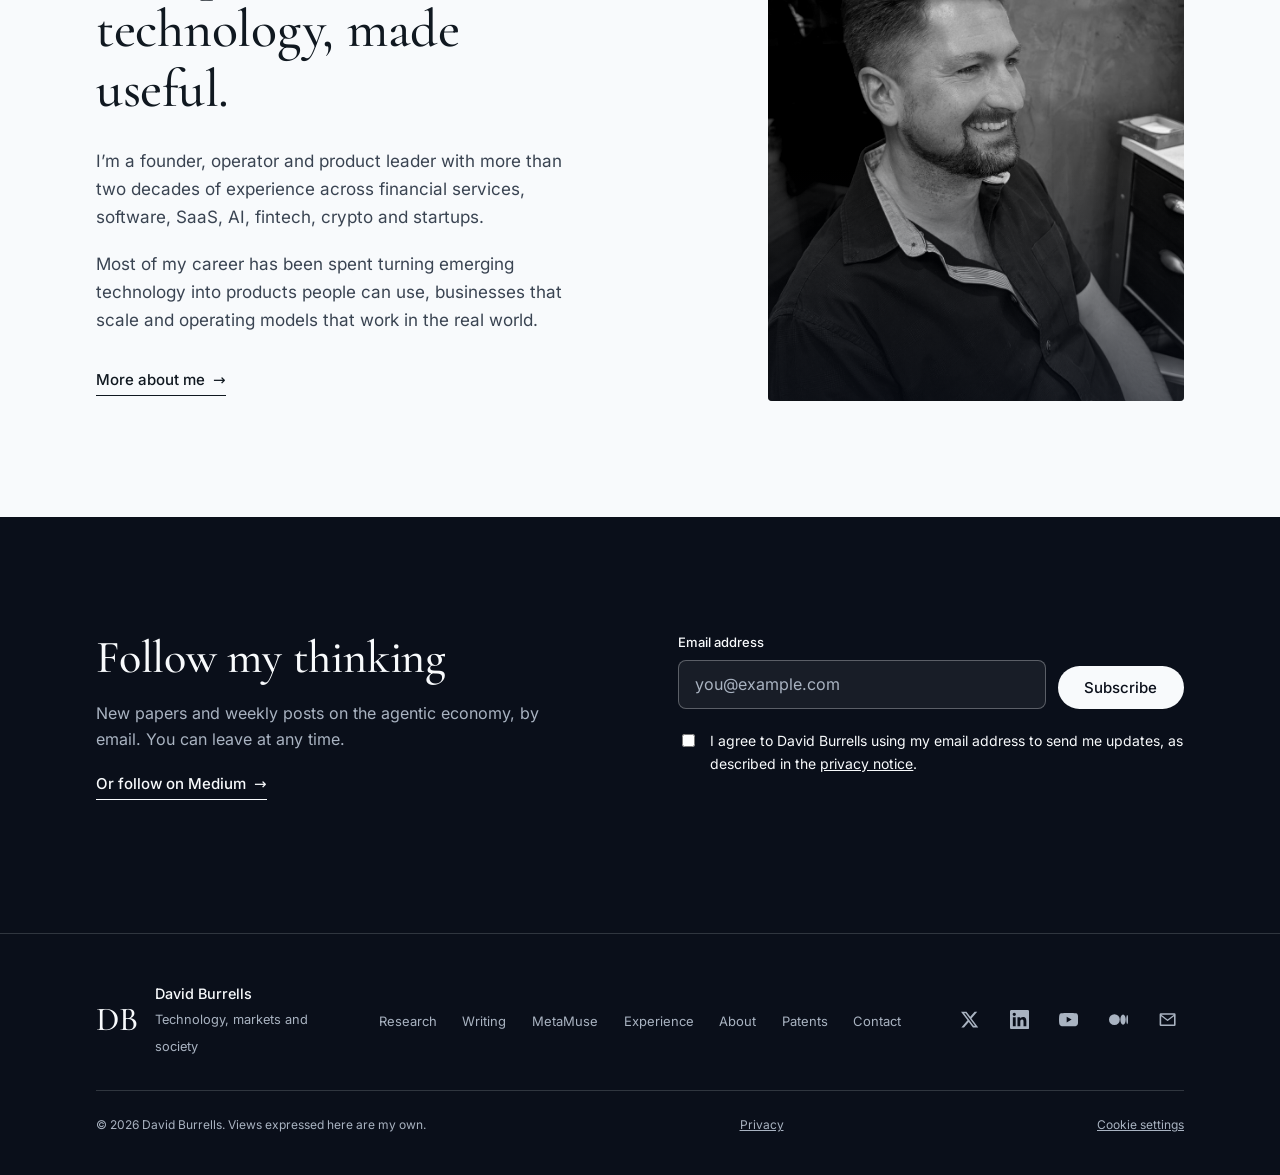
==== commit bd44c13c: "Add files via upload" ====
--- a/index.html
+++ b/index.html
@@ -17,7 +17,7 @@
 <meta property="og:url" content="https://www.davidburrells.co.uk/">
 <meta property="og:image" content="https://www.davidburrells.co.uk/og.jpg">
 <meta name="twitter:card" content="summary_large_image">
-<link rel="stylesheet" href="style.css?v=3">
+<link rel="stylesheet" href="style.css?v=4">
 </head>
 <body>
 <a class="skip" href="#main">Skip to content</a>
@@ -112,7 +112,7 @@
       <p style="margin-bottom:2rem">Most of my career has been spent turning emerging technology into products people can use, businesses that scale and operating models that work in the real world.</p>
       <a class="link-arrow" href="about.html">More about me</a>
     </div>
-    <figure><img src="headshot.jpg" alt="David Burrells" width="800" height="800" loading="lazy" style="object-position:50% 30%"></figure>
+    <figure class="home-portrait"><img src="headshot-portrait.jpg" alt="David Burrells" width="960" height="1200" loading="lazy"></figure>
   </div>
 </section>
 
--- a/style.css
+++ b/style.css
@@ -341,3 +341,10 @@
   .stage-hero::after { background: linear-gradient(180deg, rgba(10,15,26,0) 60%, var(--navy) 100%); }
   .stage-copy { position: relative; padding: 1.5rem var(--gutter) 0; }
 }
+
+/* home portrait */
+.split figure.home-portrait { aspect-ratio: 4 / 5; max-width: 26rem; justify-self: end; position: relative; overflow: hidden; }
+.split figure.home-portrait::after { content: ""; position: absolute; inset: 0; background: linear-gradient(180deg, rgba(10,15,26,0) 55%, rgba(10,15,26,.55) 100%); pointer-events: none; }
+.home-portrait img { object-position: 40% 20%; }
+.home-portrait img { filter: grayscale(1) contrast(1.08) brightness(.95); }
+.home-portrait::after { z-index: 2; }
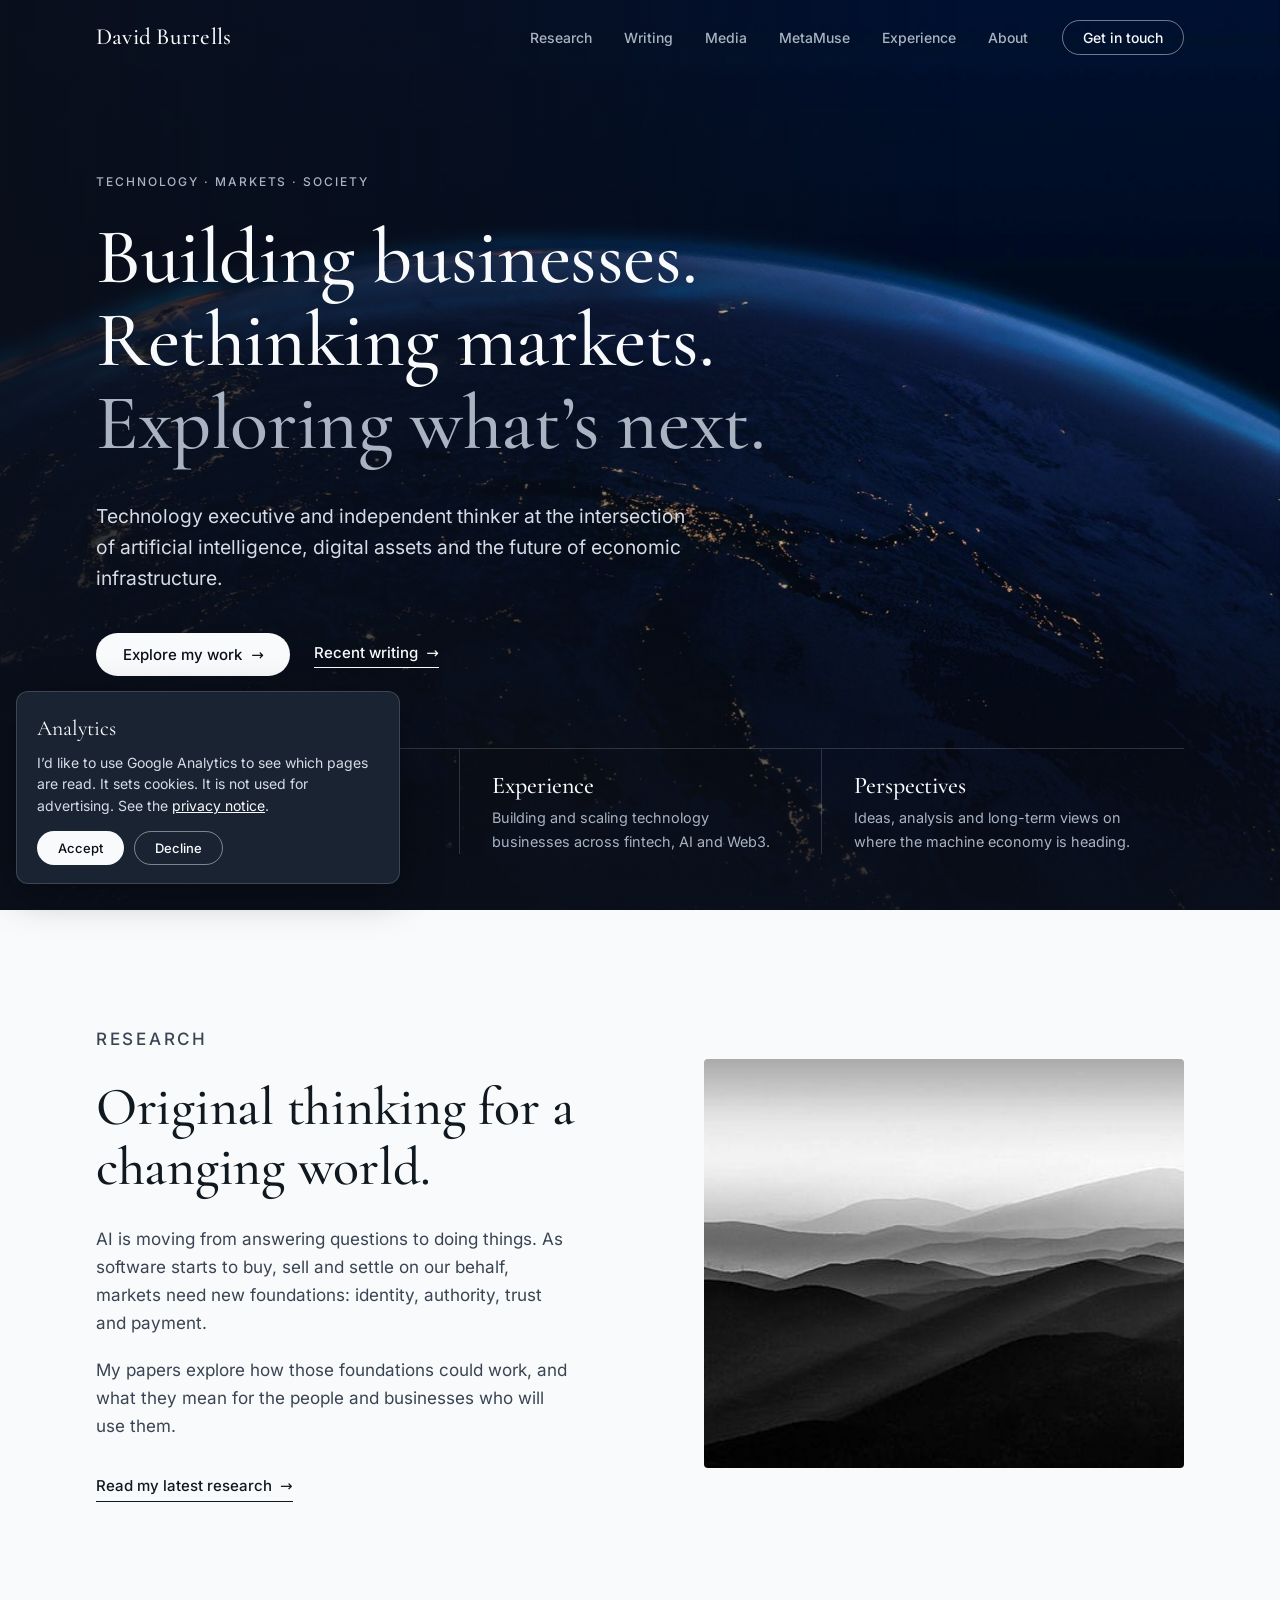
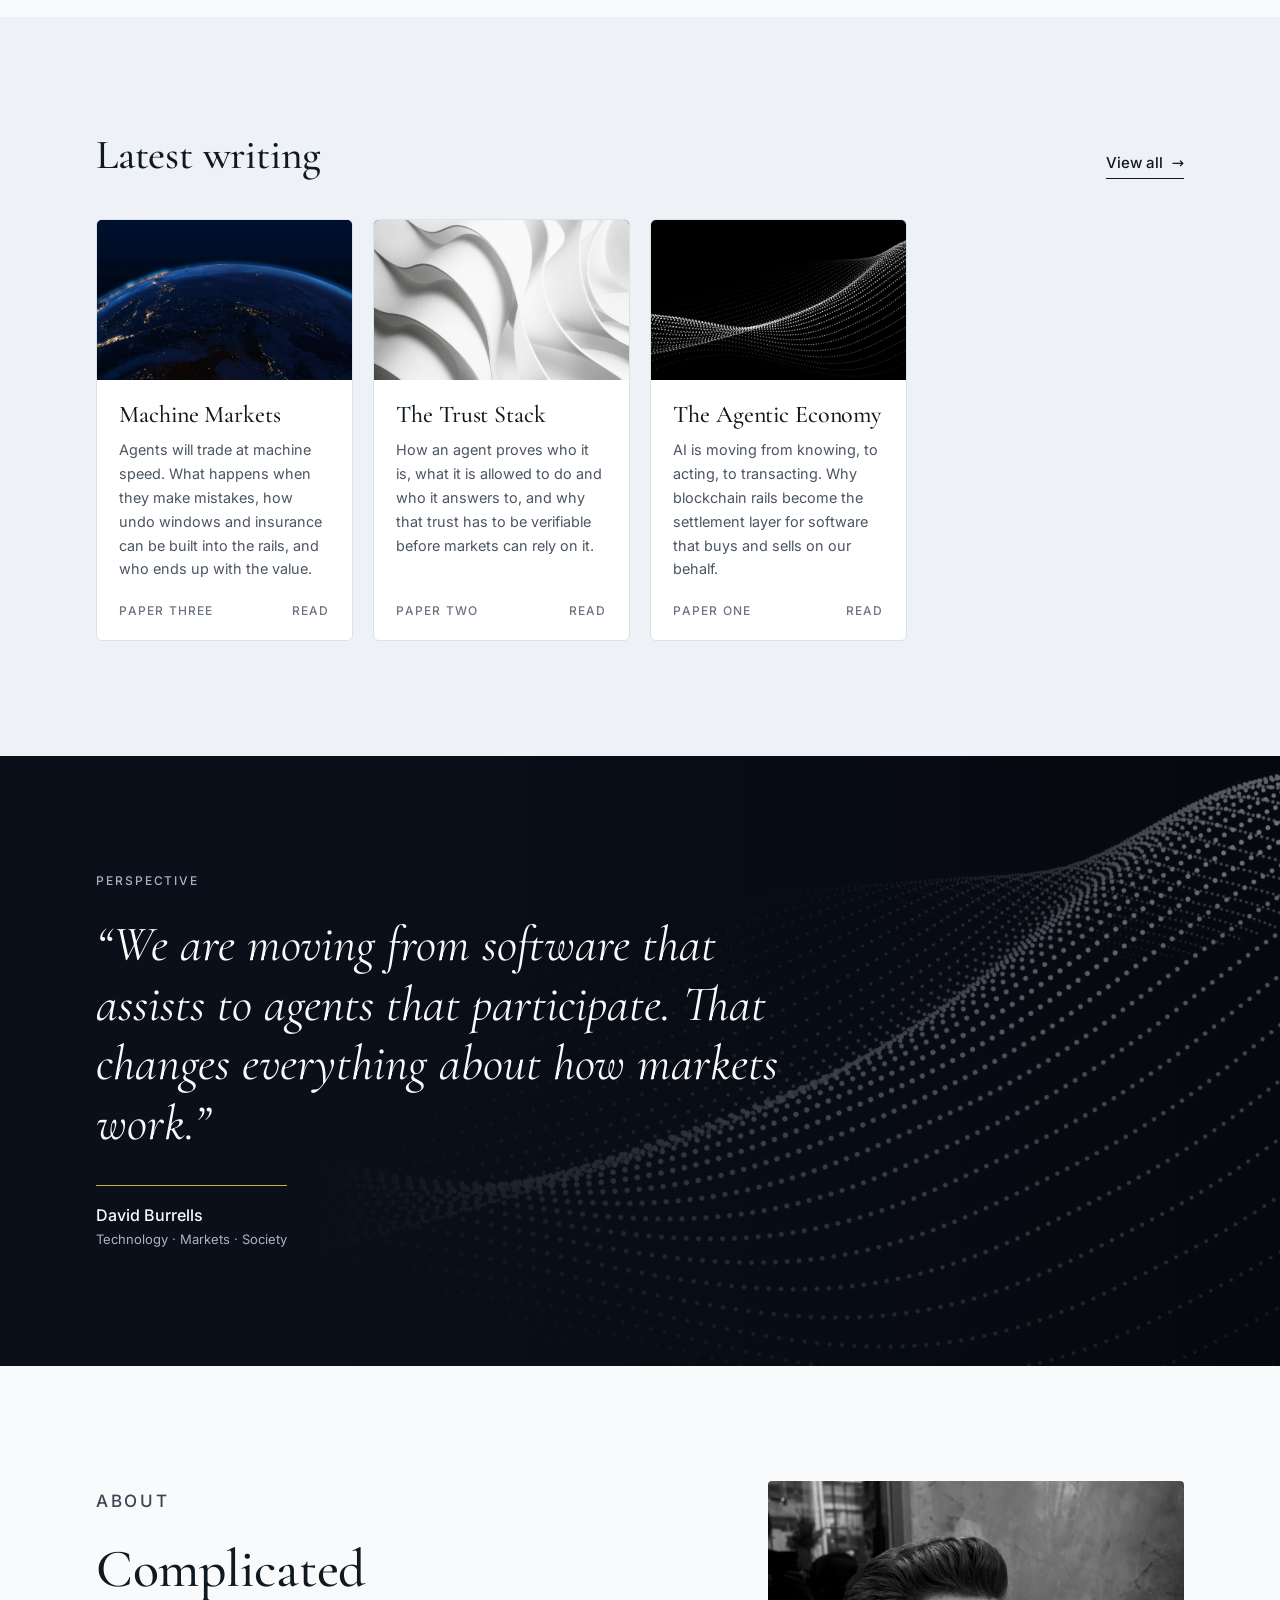
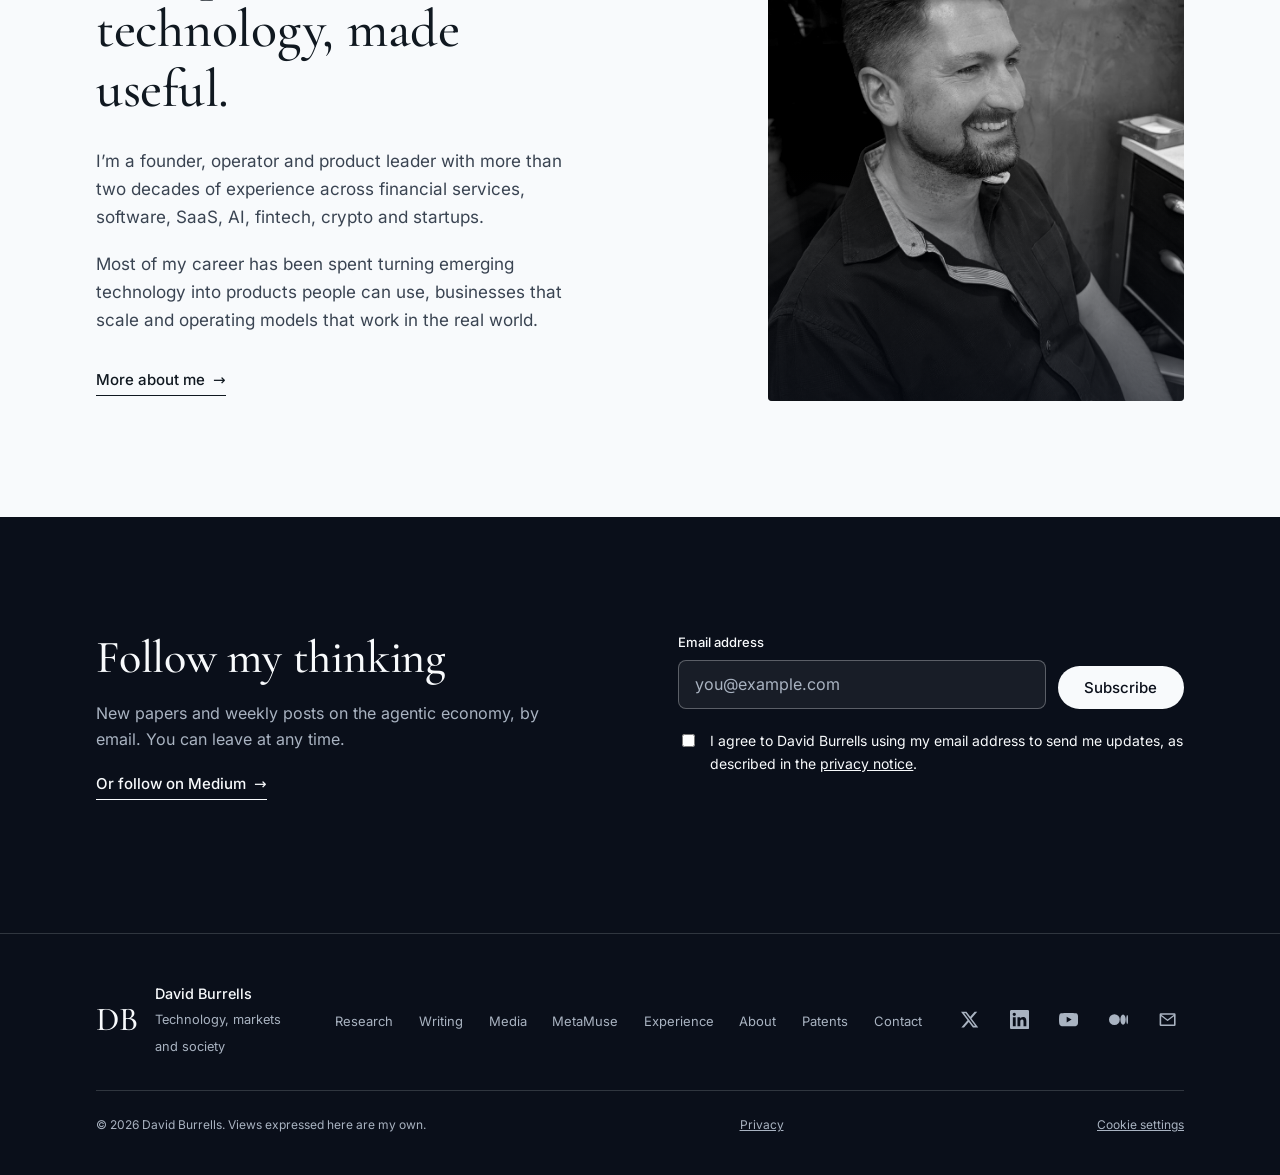
==== commit de84e7df: "Add files via upload" ====
--- a/index.html
+++ b/index.html
@@ -17,7 +17,7 @@
 <meta property="og:url" content="https://www.davidburrells.co.uk/">
 <meta property="og:image" content="https://www.davidburrells.co.uk/og.jpg">
 <meta name="twitter:card" content="summary_large_image">
-<link rel="stylesheet" href="style.css?v=4">
+<link rel="stylesheet" href="style.css?v=5">
 </head>
 <body>
 <a class="skip" href="#main">Skip to content</a>
@@ -26,7 +26,7 @@
     <a class="mark mark-name" href="index.html" aria-label="David Burrells, home">David Burrells</a>
     <button class="nav-toggle" type="button" aria-expanded="false" aria-controls="site-nav">Menu</button>
     <nav class="nav" id="site-nav" aria-label="Main">
-      <ul><li><a href="research.html">Research</a></li><li><a href="writing.html">Writing</a></li><li><a href="metamuse.html">MetaMuse</a></li><li><a href="experience.html">Experience</a></li><li><a href="about.html">About</a></li></ul>
+      <ul><li><a href="research.html">Research</a></li><li><a href="writing.html">Writing</a></li><li><a href="media.html">Media</a></li><li><a href="metamuse.html">MetaMuse</a></li><li><a href="experience.html">Experience</a></li><li><a href="about.html">About</a></li></ul>
       <a class="btn btn-outline on-dark btn-sm" href="contact.html">Get in touch</a>
     </nav>
   </div>
@@ -139,7 +139,7 @@
   <div class="wrap">
     <div class="footer-grid">
       <div class="footer-id"><a class="mark" href="index.html" aria-label="Home">DB</a><div><strong>David Burrells</strong><span>Technology, markets and society</span></div></div>
-      <ul class="footer-nav"><li><a href="research.html">Research</a></li><li><a href="writing.html">Writing</a></li><li><a href="metamuse.html">MetaMuse</a></li><li><a href="experience.html">Experience</a></li><li><a href="about.html">About</a></li><li><a href="patents.html">Patents</a></li><li><a href="contact.html">Contact</a></li></ul>
+      <ul class="footer-nav"><li><a href="research.html">Research</a></li><li><a href="writing.html">Writing</a></li><li><a href="media.html">Media</a></li><li><a href="metamuse.html">MetaMuse</a></li><li><a href="experience.html">Experience</a></li><li><a href="about.html">About</a></li><li><a href="patents.html">Patents</a></li><li><a href="contact.html">Contact</a></li></ul>
       <div class="social"><a href="https://x.com/dburrells" aria-label="X" rel="me noopener" target="_blank"><svg viewBox="0 0 24 24" aria-hidden="true"><path d="M18.244 2.25h3.308l-7.227 8.26 8.502 11.24H16.17l-5.214-6.817L4.99 21.75H1.68l7.73-8.835L1.254 2.25H8.08l4.713 6.231zm-1.161 17.52h1.833L7.084 4.126H5.117z"/></svg></a><a href="https://www.linkedin.com/in/daveburrells/" aria-label="LinkedIn" rel="me noopener" target="_blank"><svg viewBox="0 0 24 24" aria-hidden="true"><path d="M20.447 20.452h-3.554v-5.569c0-1.328-.027-3.037-1.852-3.037-1.853 0-2.136 1.445-2.136 2.939v5.667H9.351V9h3.414v1.561h.046c.477-.9 1.637-1.85 3.37-1.85 3.601 0 4.267 2.37 4.267 5.455v6.286zM5.337 7.433a2.062 2.062 0 01-2.063-2.065 2.064 2.064 0 112.063 2.065zm1.782 13.019H3.555V9h3.564v11.452zM22.225 0H1.771C.792 0 0 .774 0 1.729v20.542C0 23.227.792 24 1.771 24h20.451C23.2 24 24 23.227 24 22.271V1.729C24 .774 23.2 0 22.222 0h.003z"/></svg></a><a href="https://www.youtube.com/@dburrells" aria-label="YouTube" rel="me noopener" target="_blank"><svg viewBox="0 0 24 24" aria-hidden="true"><path d="M23.5 6.2a3 3 0 00-2.1-2.1C19.5 3.6 12 3.6 12 3.6s-7.5 0-9.4.5A3 3 0 00.5 6.2C0 8.1 0 12 0 12s0 3.9.5 5.8a3 3 0 002.1 2.1c1.9.5 9.4.5 9.4.5s7.5 0 9.4-.5a3 3 0 002.1-2.1c.5-1.9.5-5.8.5-5.8s0-3.9-.5-5.8zM9.6 15.6V8.4l6.2 3.6-6.2 3.6z"/></svg></a><a href="https://medium.com/@dburrells" aria-label="Medium" rel="me noopener" target="_blank"><svg viewBox="0 0 24 24" aria-hidden="true"><path d="M13.54 12a6.8 6.8 0 01-6.77 6.82A6.8 6.8 0 010 12a6.8 6.8 0 016.77-6.82A6.8 6.8 0 0113.54 12zM20.96 12c0 3.54-1.51 6.42-3.38 6.42-1.87 0-3.39-2.88-3.39-6.42s1.52-6.42 3.39-6.42 3.38 2.88 3.38 6.42M24 12c0 3.17-.53 5.75-1.19 5.75-.66 0-1.19-2.58-1.19-5.75s.53-5.75 1.19-5.75C23.47 6.25 24 8.83 24 12z"/></svg></a><a href="mailto:me@davidburrells.co.uk" aria-label="Email"><svg viewBox="0 0 24 24" aria-hidden="true"><path d="M2 5.5A1.5 1.5 0 013.5 4h17A1.5 1.5 0 0122 5.5v13a1.5 1.5 0 01-1.5 1.5h-17A1.5 1.5 0 012 18.5v-13zm2.2.5L12 11.8 19.8 6H4.2zM20 7.9l-7.4 5.5a1 1 0 01-1.2 0L4 7.9V18h16V7.9z"/></svg></a></div>
     </div>
     <div class="legal"><span>&copy; 2026 David Burrells. Views expressed here are my own.</span><span><a href="privacy.html">Privacy</a></span></div>
--- a/style.css
+++ b/style.css
@@ -348,3 +348,26 @@
 .home-portrait img { object-position: 40% 20%; }
 .home-portrait img { filter: grayscale(1) contrast(1.08) brightness(.95); }
 .home-portrait::after { z-index: 2; }
+
+/* media page */
+.media-grid { display: grid; grid-template-columns: 1fr 1fr; gap: clamp(1.5rem, 4vw, 3rem); }
+.media-card { display: flex; flex-direction: column; background: #fff; border: 1px solid var(--line-light); border-radius: 4px; overflow: hidden; }
+.video-poster, .video-frame { display: block; width: 100%; aspect-ratio: 16 / 9; border: 0; }
+.video-poster { position: relative; background: radial-gradient(120% 120% at 20% 0%, #1d2a44 0%, var(--navy) 60%); color: var(--on-dark); cursor: pointer; text-decoration: none; display: flex; align-items: flex-end; padding: 1.25rem 1.5rem; font: inherit; text-align: left; }
+.video-poster::before { content: ""; position: absolute; left: 1.5rem; top: 1.5rem; width: 3.5rem; height: 1px; background: var(--gold); }
+.video-poster .play { position: absolute; right: 1.5rem; bottom: 1.25rem; width: 3.5rem; height: 3.5rem; border: 1px solid rgba(248,250,252,.5); border-radius: 50%; transition: border-color .2s, background .2s; }
+.video-poster .play::after { content: ""; position: absolute; left: 1.4rem; top: 1.05rem; border-left: .95rem solid var(--on-dark); border-top: .7rem solid transparent; border-bottom: .7rem solid transparent; }
+.video-poster:hover .play, .video-poster:focus-visible .play { border-color: var(--gold); background: rgba(212,175,55,.12); }
+.poster-label { font-family: var(--serif); font-size: 1.5rem; line-height: 1.1; max-width: 70%; }
+.media-body { padding: 1.5rem 1.75rem 1.75rem; display: flex; flex-direction: column; gap: .75rem; flex: 1; }
+.media-body h3 { font-size: 1.55rem; line-height: 1.2; }
+.media-body p { margin: 0; color: #3A4452; font-size: 1rem; }
+.meta-line { font-size: .75rem !important; letter-spacing: .14em; text-transform: uppercase; color: var(--mid) !important; font-weight: 500; }
+.media-body .links { display: flex; gap: 1.5rem; flex-wrap: wrap; margin-top: .5rem; }
+.tags { display: flex; gap: .5rem; flex-wrap: wrap; margin-top: auto !important; padding-top: .5rem; }
+.tags span { font-size: .75rem; padding: .2rem .65rem; border: 1px solid var(--line-light); border-radius: 999px; color: var(--mid); }
+.press-list { list-style: none; margin: 0; padding: 0; border-top: 1px solid var(--line-light); }
+.press-list li { display: grid; grid-template-columns: 14rem 1fr 1.2fr; gap: 1.5rem; padding: 1.25rem 0; border-bottom: 1px solid var(--line-light); align-items: baseline; }
+.press-list a { font-family: var(--serif); font-size: 1.35rem; color: var(--text); text-decoration-thickness: 1px; text-underline-offset: 3px; }
+.press-note { color: #3A4452; font-size: .95rem; }
+@media (max-width: 899px) { .media-grid { grid-template-columns: 1fr; } .press-list li { grid-template-columns: 1fr; gap: .4rem; } }
